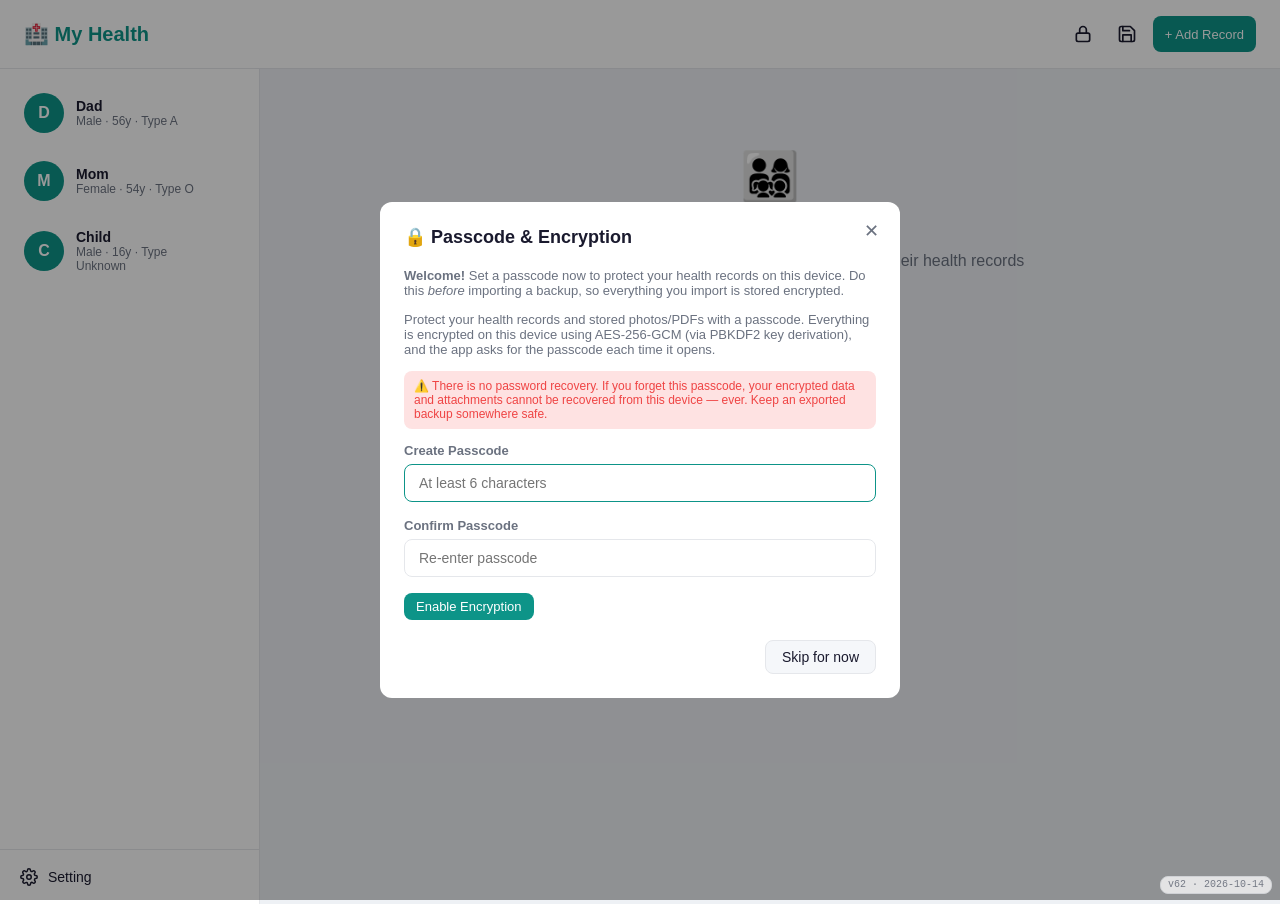
==== index.html @ a263c58d "Add files via upload v62 dose" ====
<!DOCTYPE html>
<html lang="en">
<head>
  <meta charset="UTF-8">

  <!-- ============================================================
       Content-Security-Policy —— 设计说明 / 风险评估（供以后审计或收紧策略时查阅）
       更新日期：2026-08-09

       目标：降低 XSS 的“利用后果”，而不是依赖它防住已知的输入转义问题
       （转义问题另见 escapeHtml() 的使用审计，已逐一走查全部 innerHTML /
       document.write 渲染路径，未发现未转义的用户输入）。

       1. script-src 用 'self'（外部 app.js 文件），而不是哈希白名单：
          - 本应用是纯静态单文件托管（无后端渲染），无法用随机 nonce（nonce 必须
            每次请求由服务端重新生成且不可预测；写死在静态 HTML 里的 nonce
            对攻击者同样可见，起不到防护作用）。
          - 曾经试过对内联 <script> 整块内容做 SHA-256 哈希白名单，但这个方案
            太脆弱：哈希必须和脚本字节内容精确匹配，本地算好之后 push 到
            GitHub Pages，字节发生了变化（具体原因未完全查清，可能是 git 在
            commit 时做了换行符/编码规整），导致部署后的哈希对不上，整个内联
            脚本被 CSP 拦截，App 白屏——本地测试完全正常，只有部署后才会炸，
            很难排查。
          - 现在把这段脚本整体挪到独立的 app.js 文件，用
            <script src="app.js"></script> 引入。外部脚本文件天然被
            script-src 'self' 覆盖，不需要哈希，也就没有这个脆弱性——同时防护
            效果不变：任何 XSS 注入的内联 <script> 或 onclick= 依然会被 CSP
            拦截，因为它们不是来自 app.js。
          - `scripts/update_csp_hash.py` 和 `.githooks/pre-commit` 是旧哈希方案
            用的维护脚本，现在已经不需要了，保留只是历史记录（可以删除）。

       2. 主文档里原来的 8 处 onclick="..." 已重构成 data-* 属性 + 一个
          document 级别的委托 click 监听器（见文末“Delegated click handler”），
          所以这 8 处不再需要 'unsafe-inline'。已确认：
          - 这 8 处内嵌的都是内部生成的 UUID（m.id / memberId），不是用户输入，
            所以重构前也没有属性逃逸风险，重构主要是为了让 CSP 能去掉
            'unsafe-inline'。
          - 早期版本里有 9 个打印/报告弹窗（printEmergency、printBPLog、
            insOpenPrintWindow 等）各自通过 window.open('','_blank') +
            document.write(...) 生成独立文档，带自己的一份显式 <meta> CSP
            （允许 style-src/script-src unsafe-inline，专为报告用的内联
            <style> 和打印按钮 onclick）。2026-09-20（v41–v44）更新：这套
            弹窗架构已经**全部退役**——9 个报告现在统一走同一个 #printContainer
            in-page 打印路径（见文末"In-app print reports"那段设计说明），
            不再创建任何独立 window/document，因此也就不再有第二份、更宽松
            的 CSP 需要维护或审计；本 <meta> CSP 是全站唯一一份，报告内容
            同样受它约束，不允许任何内联脚本或未加白名单哈希的内联样式。

       3. style-src 现在收紧为 'self'（不再保留 'unsafe-inline'）：
          - 2026-08-10 更新：主文档（index.html + app.js 里渲染主界面的部分）
            原来的约 285 处内联 style="..." 已经全部改造成预先生成的 CSS class
            （见 <style> 块末尾"Auto-generated utility classes"那一段，class 名
            是内容的哈希，机械化生成，保证跟原来的内联值逐字节一致，不是重新
            设计样式）。app.js 里另外 2 处 .style.cssText = '...' 也改成了对单
            个 CSSOM 属性逐条赋值（例如 canvas.style.display = 'block'）——这是
            因为 CSP 的 style-src 限制的是"设置整段内联样式"这个动作（style="..."
            属性本身、setAttribute('style',...)、.style.cssText 整体赋值），
            而不是"用 JS 改一个具体的 CSS 属性"，所以 el.style.width = pct + '%'
            这种逐属性赋值即使没有 unsafe-inline 也一直是允许的，本来就是解决
            "数值随渲染变化、没法提前生成 class"这类情况的标准写法（用在了存储
            空间进度条、保单表单的显示/隐藏切换）。
          - 2026-09-20（v41–v44）更新：上面第 2 点提到的"9 个打印弹窗各自带
            自己一份更宽松 CSP"这个例外已经不存在了——那套弹窗架构已整体退役，
            9 个报告现在都在本文档的 style-src 之下渲染，同样只能用下面这份
            预生成的 CSS class，不存在任何内联样式的例外。
          - 2026-09-23 更新：style-src 的哈希白名单方案已**整体废弃**，改成了
            跟上面第 1 点 script-src 完全一样的思路——把 <style> 块整体挪到
            外部 `styles.css` 文件，用 <link rel="stylesheet" href="styles.css">
            引入，style-src 直接写 'self'，不再需要任何哈希。原因：这套哈希
            方案在生产里已经两次把整个界面弄成"裸奔"（没有任何 CSS 生效）——
            一次是 2026-08-10 刚上线时完全没给 <style> 块留哈希（见下面 ⚠️
            段落），另一次是 v42（2026-09-20）由注释文字里恰好出现了字面意义
            上的 `<style>` 导致哈希提取脚本截错位置；v45 之后还发现过第三种
            变体——注释里出现字面意义上的 `*/` 提前把 CSS 注释截断，导致
            后面紧跟着的一条规则（当时是版本号角标那条）被浏览器整体丢弃、
            但哈希本身照样"算得出来"，CSP 也不报错，纯粹靠界面看着不对才发现。
            三次事故的共同点是：只要 <style> 块里的注释文字凑巧包含几个特定
            字符组合，就会在"哈希照算不误、CSP 毫无报错"的情况下让部分或全部
            样式在浏览器里失效，属于结构性问题，不是能靠"写注释时小心点"
            或"多测试一遍"彻底避免的——因此改用 'self' + 外部文件，跟 script-src
            的解法保持一致：浏览器校验的是"是不是同源的这个文件"，不再是
            "内容有没有一字不差"，普通编辑（包括改注释）不再可能触发这类问题。
            下面这段 ⚠️ 提醒和 `regen-style-hash.py` 脚本本身**只保留作历史
            记录**，说明当初为什么走了哈希这条路、又是怎么踩坑的——现在的
            style-src 已经不再依赖任何哈希，改 <style> 块（其实是 `styles.css`
            了）不需要跑这个脚本，也不需要同步 `_headers`。
          - 【以下这段是 2026-09-23 之前的旧方案记录，仅供历史参考，当前
            style-src 已改用 'self' + 外部 styles.css，不再适用】⚠️ 重要维护
            提醒：下面 style-src 里那个 'sha256-...' 是这个文件里
            <style> 块（从 <style> 到 </style> 之间，逐字节，含空白/换行）的
            哈希。这意味着：以后只要动了这个 <style> 块里的任何一条 CSS 规则
            ——哪怕只加一行——这个哈希就会失效，浏览器会整块拒绝这份样式表，
            页面会变成完全没有样式的原始 HTML（这正是 2026-08-10 第一次上线
            时出现过的真实事故：当时把 style-src 直接收紧成 'self' 又没给
            <style> 块留哈希，导致整个界面直接"裸奔"）。改完 CSS 之后，跑一下
            仓库里的 `python3 regen-style-hash.py`，把打印出来的新哈希同时
            贴进这里的 style-src 和 `_headers` 文件里对应的位置——两处必须
            完全一致，否则浏览器会按两份 CSP 取交集执行，只要有一份哈希不对，
            页面照样会裸奔。

       4. frame-ancestors 没有写进这个 <meta> 标签：
          - 这是 CSP 规范的限制，不是遗漏——frame-ancestors / sandbox 等指令
            通过 <meta http-equiv> 声明时会被浏览器直接忽略，只有通过 HTTP
            响应头（Content-Security-Policy 头）设置才生效。
          - 2026-08-10 更新：已解决——项目改为部署到 Cloudflare Pages，
            通过仓库根目录的 `_headers` 文件下发真正的 HTTP 响应头，
            其中包含 `frame-ancestors 'none'` 以及 `X-Frame-Options: DENY`
            作为旧浏览器的兜底。这个 <meta> CSP 和 `_headers` 里的 CSP
            会被浏览器同时强制执行（取交集，更严格的那个生效），两边内容
            保持一致即可，不会冲突。如果以后改了任一份 CSP 记得同步改
            另一份。GitHub Pages 仍可用于快速本地演示/测试，但不再是
            推荐的生产部署方式，因为它不支持自定义响应头，也就补不上
            点击劫持防护这一块。

       5. img-src 放开了 data: 和 blob:：
          - data: 用于内置的 SVG favicon 以及附件缩略图（图片/PDF 都是先转成
            data URL 存 IndexedDB，渲染时再用）。
          - blob: 用于附件查看器里 <img> 预览图片、以及下载按钮
            （a.href = blob URL）。
          - 这两个 scheme 都只会指向“本机内存里生成的内容”，不会被攻击者
            远程操控成外部地址，风险可控。
          - 2026-08-09 更新：PDF 预览已从 <iframe src="blob:..."> 改为用
            pdf.js 把 PDF 解码后逐页画到 <canvas> 上（做法与
            tax-tracker 一致），不再需要把 blob URL 交给浏览器自己的 PDF
            插件渲染，也就不再需要 frame-src 允许 blob:——干脆把
            frame-src 整条指令删掉，交给 default-src 'none' 兜底，直接禁止
            本页面被任何来源 <iframe> 嵌入内容，比之前的 'self' blob: 更严格。
          - worker-src 'self' 用于加载 ./lib/pdfjs-6.4.299/pdf.worker.min.mjs（pdf.js 的
            后台线程），vendored 在本地，不引入任何第三方源。

       6. connect-src 'self'：应用是离线优先、纯本地存储（IndexedDB），代码里
          没有 fetch()/XMLHttpRequest 调用，理论上可以设成 'none'，但留 'self'
          是为了不影响 Service Worker 自身的资源请求，且几乎不增加实际风险。
     ============================================================ -->
  <meta http-equiv="Content-Security-Policy" content="
    default-src 'none';
    script-src 'self';
    style-src 'self';
    img-src 'self' data: blob:;
    font-src 'self';
    connect-src 'self';
    worker-src 'self';
    manifest-src 'self';
    object-src 'none';
    base-uri 'none';
    form-action 'none';
  ">

  <meta name="viewport" content="width=device-width, initial-scale=1.0">
  <title>My Health</title>
  <meta name="description" content="Health records tracker with on-device encryption, works offline as an installable app.">
  <meta name="theme-color" content="#0d9488">
  <meta name="apple-mobile-web-app-capable" content="yes">
  <meta name="apple-mobile-web-app-status-bar-style" content="black-translucent">
  <meta name="apple-mobile-web-app-title" content="My Health">
  <link rel="manifest" href="manifest.json">
  <link rel="icon" type="image/png" sizes="32x32" href="icons/icon-32.png">
  <link rel="icon" type="image/png" sizes="16x16" href="icons/icon-16.png">
  <link rel="icon" type="image/svg+xml" href="data:image/svg+xml,%3Csvg xmlns='http://www.w3.org/2000/svg' viewBox='0 0 64 64'%3E%3Cdefs%3E%3ClinearGradient id='g' x1='0' y1='0' x2='1' y2='1'%3E%3Cstop offset='0' stop-color='%234f7cff'/%3E%3Cstop offset='1' stop-color='%2310b981'/%3E%3C/linearGradient%3E%3C/defs%3E%3Crect width='64' height='64' rx='14' fill='url(%23g)'/%3E%3Cpath d='M32 15c-9-11-24-2-22 10 1.5 9 12 16 22 24 10-8 20.5-15 22-24 2-12-13-21-22-10z' fill='white' opacity='0.95'/%3E%3Crect x='27.5' y='24' width='9' height='22' rx='2' fill='%234f7cff'/%3E%3Crect x='20' y='31.5' width='24' height='9' rx='2' fill='%234f7cff'/%3E%3C/svg%3E">
  <link rel="apple-touch-icon" sizes="180x180" href="icons/icon-180.png">
  <link rel="shortcut icon" href="favicon.ico">
  <script src="lib/jszip.min.js"></script>
  <!--
    pdf.js is loaded from inside app.js via dynamic import(), not from a
    <script> tag here - see the pdfjsLibPromise comment in app.js for why
    (pdfjs-dist 4.x+ only ships ES module builds, and a `type="module"`
    tag here would race against app.js's own (classic, non-deferred) load
    order). Vendored locally at ./lib/pdfjs-6.4.299/pdf.min.mjs + ./lib/pdfjs-6.4.299/pdf.worker.min.mjs (v50: version-named folder)
    (pdfjs-dist) rather than a CDN, so script-src can stay 'self' with no
    CDN origin or SRI hash to keep in sync. Used by the attachment viewer
    to render PDF pages onto <canvas> instead of handing a blob URL to the
    browser's own PDF plugin (see openAttachment() in app.js for why).
  -->
  <link rel="stylesheet" href="styles.css">
</head>
<body>
  <div id="offlineBanner" class="s-99a28ff6">
    📶 You're offline — the app keeps working; changes are saved on this device.
  </div>
  <!-- Version badge: deliberately placed outside/above #appLockScreen's stacking context
       (z-index 10001 > lock screen's 9999) so it stays visible even before the passcode is
       entered. Text is filled in by app.js from APP_VERSION/APP_VERSION_DATE — this is a
       "what code shipped" label only, unrelated to whether data is unlocked. -->
  <div id="versionBadge" class="s-00642396"></div>
  <!-- Full-app lock screen, shown before ANY data loads when encryption is enabled -->
  <div id="appLockScreen" class="s-65a77d96">
    <div class="s-0e7d5f49">
      <div class="s-0f5283bc">🔒</div>
      <h2 class="s-bdfc2dc5">My Health is Locked</h2>
      <p class="s-02225414">Enter your passcode to unlock your data.</p>
      <div class="form-group">
        <input type="text" class="form-input s-passcode-mask" id="appLockPasscodeInput" placeholder="Passcode" autocomplete="off" autocapitalize="off" autocorrect="off" spellcheck="false" inputmode="none">
      </div>
      <div class="numpad" id="appLockNumpad">
        <button type="button" class="numpad-btn" data-numpad-digit="1">1</button>
        <button type="button" class="numpad-btn" data-numpad-digit="2">2</button>
        <button type="button" class="numpad-btn" data-numpad-digit="3">3</button>
        <button type="button" class="numpad-btn" data-numpad-digit="4">4</button>
        <button type="button" class="numpad-btn" data-numpad-digit="5">5</button>
        <button type="button" class="numpad-btn" data-numpad-digit="6">6</button>
        <button type="button" class="numpad-btn" data-numpad-digit="7">7</button>
        <button type="button" class="numpad-btn" data-numpad-digit="8">8</button>
        <button type="button" class="numpad-btn" data-numpad-digit="9">9</button>
        <button type="button" class="numpad-btn numpad-btn-action" id="appLockNumpadToggle" title="Passcode has letters? Switch to keyboard">⌨️</button>
        <button type="button" class="numpad-btn" data-numpad-digit="0">0</button>
        <button type="button" class="numpad-btn numpad-btn-action" id="appLockNumpadBackspace" title="Backspace">⌫</button>
      </div>
      <div id="appLockError" class="s-0100dc7f"></div>
      <button class="btn btn-primary s-8588e44d" id="btnAppLockUnlock">Unlock</button>
      <div id="appLockBioDivider" class="s-e5a1765a">or</div>
      <button class="btn btn-secondary s-6a99e687" id="btnAppLockBio">🫆 Unlock with Face ID / Fingerprint</button>
      <div class="lock-reset-wrap"><button type="button" class="lock-reset-link" id="btnAppLockReset">Forgot passcode? Reset app data</button></div>
    </div>
  </div>
  <div class="header">
    <div class="s-3b6fff87">
      <button class="sidebar-toggle" id="btnSidebarToggle" title="Show family members">☰</button>
      <h1>🏥 My Health</h1>
    </div>
    <div class="header-actions">
      <button class="btn btn-secondary btn-sm s-hidden" id="btnConflicts">⚠️ Conflicts (<span id="conflictCount">0</span>)</button>
      <input type="file" id="importFile" accept=".json,.zip" class="s-cb458930">
      <button type="button" class="icon-btn" id="btnLockHeader" title="Lock" aria-label="Lock">
        <svg viewBox="0 0 24 24" width="20" height="20" fill="none" stroke="currentColor" stroke-width="2" stroke-linecap="round" stroke-linejoin="round" aria-hidden="true"><rect x="4" y="11" width="16" height="10" rx="2"/><path d="M8 11V7a4 4 0 0 1 8 0v4"/></svg>
      </button>
      <button type="button" class="icon-btn" id="btnSaveHeader" title="Save backup (ZIP)" aria-label="Save backup (ZIP)">
        <svg viewBox="0 0 24 24" width="20" height="20" fill="none" stroke="currentColor" stroke-width="2" stroke-linecap="round" stroke-linejoin="round" aria-hidden="true"><path d="M19 21H5a2 2 0 0 1-2-2V5a2 2 0 0 1 2-2h11l5 5v11a2 2 0 0 1-2 2z"/><path d="M17 21v-8H7v8"/><path d="M7 3v5h8"/></svg>
      </button>
      <button class="btn btn-primary btn-sm" id="btnAddRecord">+ Add Record</button>
    </div>
  </div>
  <div class="container">
    <div class="sidebar-backdrop" id="sidebarBackdrop"></div>
    <div class="sidebar" id="sidebarPanel">
      <div class="member-list" id="memberList"></div>
      <div class="sidebar-reports" id="sidebarReports"></div>
      <div class="sidebar-foot">
        <button type="button" class="sidebar-setting" id="btnSettings">
          <svg viewBox="0 0 24 24" width="18" height="18" fill="none" stroke="currentColor" stroke-width="2" stroke-linecap="round" stroke-linejoin="round" aria-hidden="true"><circle cx="12" cy="12" r="3"/><path d="M19.4 15a1.65 1.65 0 0 0 .33 1.82l.06.06a2 2 0 1 1-2.83 2.83l-.06-.06a1.65 1.65 0 0 0-1.82-.33 1.65 1.65 0 0 0-1 1.51V21a2 2 0 1 1-4 0v-.09a1.65 1.65 0 0 0-1-1.51 1.65 1.65 0 0 0-1.82.33l-.06.06a2 2 0 1 1-2.83-2.83l.06-.06a1.65 1.65 0 0 0 .33-1.82 1.65 1.65 0 0 0-1.51-1H3a2 2 0 1 1 0-4h.09a1.65 1.65 0 0 0 1.51-1 1.65 1.65 0 0 0-.33-1.82l-.06-.06a2 2 0 1 1 2.83-2.83l.06.06a1.65 1.65 0 0 0 1.82.33h0a1.65 1.65 0 0 0 1-1.51V3a2 2 0 1 1 4 0v.09a1.65 1.65 0 0 0 1 1.51h0a1.65 1.65 0 0 0 1.82-.33l.06-.06a2 2 0 1 1 2.83 2.83l-.06.06a1.65 1.65 0 0 0-.33 1.82v0a1.65 1.65 0 0 0 1.51 1H21a2 2 0 1 1 0 4h-.09a1.65 1.65 0 0 0-1.51 1z"/></svg>
          <span class="sidebar-setting-label">Setting</span>
        </button>
      </div>
    </div>

    <div class="main" id="mainContent"></div>
  </div>

  <!-- Settings Modal -->
  <div class="modal-overlay" id="settingsModal">
    <div class="modal settings-modal">
      <div class="modal-header">⚙️ Setting</div>

      <div class="set-section">
        <div class="set-title">Family</div>
        <button type="button" class="set-row" id="btnAddMember" data-close-settings>➕ Add Member</button>
      </div>

      <div class="set-section">
        <div class="set-title">Backup &amp; transfer</div>
        <button type="button" class="set-row" id="btnExport" data-close-settings>📥 Export All</button>
        <button type="button" class="set-row" id="btnExportMember" data-close-settings>📤 Export Member</button>
        <button type="button" class="set-row" id="btnImport" data-close-settings>📥 Import</button>
        <button type="button" class="set-row" id="btnZip" data-close-settings>📦 Pack ZIP</button>
      </div>

      <div class="set-section">
        <div class="set-title">Security</div>
        <button type="button" class="set-row" id="btnSecurity" data-close-settings>🔒 Passcode &amp; biometrics</button>
        <div class="set-field">
          <label class="set-label" for="autoLockSelect">Auto-lock after inactivity</label>
          <select class="form-select" id="autoLockSelect">
            <option value="0">Off</option>
            <option value="1">1 minute</option>
            <option value="2">2 minutes</option>
            <option value="5">5 minutes</option>
            <option value="10">10 minutes</option>
            <option value="15">15 minutes</option>
            <option value="30">30 minutes</option>
          </select>
          <div class="set-hint" id="autoLockHint"></div>
        </div>
      </div>

      <div class="set-section">
        <div class="set-title">Storage</div>
        <button type="button" class="set-row" id="btnCompact">🗜️ Compact Photos</button>
        <div id="storageMeter" class="s-21aa4b42"></div>
      </div>

      <div class="set-section" id="setDangerSection">
        <div class="set-title">Danger zone</div>
        <button type="button" class="set-row set-row-danger" id="btnReset" data-close-settings>🗑️ Clear All Data</button>
      </div>

      <div class="modal-actions">
        <button class="btn btn-secondary" id="btnCloseSettings">Close</button>
      </div>
    </div>
  </div>

  <!-- Member Modal -->
  <div class="modal-overlay" id="memberModal">
    <div class="modal">
      <div class="modal-header">Add Family Member</div>
      <div class="form-row">
        <div class="form-group">
          <label class="form-label">Name *</label>
          <input class="form-input" id="mName" placeholder="e.g. Dad">
        </div>
        <div class="form-group">
          <label class="form-label">Chinese Name (optional)</label>
          <input class="form-input" id="mNameZh" placeholder="e.g. 爸爸">
        </div>
      </div>
      <div class="form-row">
        <div class="form-group">
          <label class="form-label">Avatar Letter (from Chinese name)</label>
          <select class="form-select" id="mNameZhAvatarIdx">
            <option value="1">1st character</option>
            <option value="2">2nd character</option>
            <option value="3">3rd character</option>
          </select>
        </div>
      </div>
      <div class="form-row">
        <div class="form-group">
          <label class="form-label">Gender</label>
          <select class="form-select" id="mGender">
            <option value="Male">Male</option>
            <option value="Female">Female</option>
          </select>
        </div>
        <div class="form-group">
          <label class="form-label">Birth Date</label>
          <input class="form-input" type="date" id="mBirth">
        </div>
      </div>
      <div class="form-row">
        <div class="form-group">
          <label class="form-label">Blood Type</label>
          <select class="form-select" id="mBlood">
            <option value="Unknown">Unknown</option>
            <option value="A">A</option>
            <option value="B">B</option>
            <option value="AB">AB</option>
            <option value="O">O</option>
          </select>
        </div>
        <div class="form-group">
          <label class="form-label">Height (cm)</label>
          <input class="form-input" type="number" id="mHeight" placeholder="170">
        </div>
      </div>
      <div class="form-group">
        <label class="form-label">Blood Type Test Report (optional)</label>
        <input type="file" id="mBloodAttachment" accept="image/*,.pdf" class="s-cb458930">
        <div class="file-input-area s-3f866ca0" id="bloodFileDropArea">
          <div class="s-c16bedce">📎 Click to attach proof (photo/PDF of blood test result)</div>
        </div>
        <div class="attachment-list" id="bloodAttachmentPreview"></div>
      </div>
      <div class="form-group">
        <label class="form-label">Allergies</label>
        <input class="form-input" id="mAllergies" placeholder="e.g. Penicillin, Peanuts (comma separated)">
      </div>
      <div class="form-group">
        <label class="form-label">Medical History</label>
        <textarea class="form-textarea" id="mHistory" placeholder="e.g. Hypertension for 5 years, appendectomy in 2020"></textarea>
      </div>
      <div class="form-group">
        <label class="form-label">Emergency Contact</label>
        <input class="form-input" id="mEmergency" placeholder="Name - Phone">
      </div>
      <div class="modal-actions">
        <button class="btn btn-secondary" id="btnCancelMember">Cancel</button>
        <button class="btn btn-primary" id="btnSaveMember">Save</button>
      </div>
    </div>
  </div>

  <!-- Record Modal -->
  <div class="modal-overlay" id="recordModal">
    <div class="modal">
      <div class="modal-header">Add Health Record</div>
      <div class="form-row">
        <div class="form-group">
          <label class="form-label">Date</label>
          <input class="form-input" type="date" id="rDate">
        </div>
        <div class="form-group">
          <label class="form-label">Type</label>
          <select class="form-select" id="rType">
            <option value="Checkup">🏥 Checkup</option>
            <option value="Vaccine">💉 Vaccine</option>
            <option value="Illness">🤒 Illness</option>
            <option value="Hospitalization">🚑 Hospitalization</option>
            <option value="Medication">💊 Medication</option>
            <option value="Lab Test">🔬 Lab Test</option>
            <option value="Monitoring">📊 Monitoring</option>
          </select>
        </div>
      </div>
      <div class="form-group">
        <label class="form-label">Title</label>
        <input class="form-input" id="rTitle" placeholder="e.g. Annual Physical">
      </div>

      <div id="vitalsSection">
        <label class="form-label">Vitals (Optional)</label>
        <div class="vitals-grid">
          <div class="vital-input">
            <input class="form-input" type="number" id="vSystolic" placeholder="120">
            <div class="vital-unit">Systolic mmHg</div>
          </div>
          <div class="vital-input">
            <input class="form-input" type="number" id="vDiastolic" placeholder="80">
            <div class="vital-unit">Diastolic mmHg</div>
          </div>
          <div class="vital-input">
            <input class="form-input" type="number" id="vHeartRate" placeholder="72">
            <div class="vital-unit">Heart Rate bpm</div>
          </div>
          <div class="vital-input">
            <input class="form-input" type="number" step="0.1" id="vTemp" placeholder="36.5">
            <div class="vital-unit">Temp °C</div>
          </div>
          <div class="vital-input">
            <input class="form-input" type="number" id="vGlucose" placeholder="5.6">
            <div class="vital-unit">Glucose mmol/L</div>
          </div>
          <div class="vital-input">
            <input class="form-input" type="number" step="0.1" id="vWeight" placeholder="65">
            <div class="vital-unit">Weight kg</div>
          </div>
        </div>
      </div>

      <div class="form-group s-a8129340">
        <label class="form-label">Details</label>
        <textarea class="form-textarea" id="rDetails" placeholder="Symptoms, doctor notes, prescriptions..."></textarea>
      </div>
      <div class="form-group">
        <label class="form-label">Tags (comma separated)</label>
        <input class="form-input" id="rTags" placeholder="e.g. annual,cardio,followup">
      </div>

      <div class="form-group">
        <label class="form-label">Attachments (Photo / PDF)</label>
        <input type="file" id="rAttachments" multiple accept="image/*,.pdf" class="s-cb458930">
        <div class="file-input-area" id="fileDropArea">
          <div class="s-9cc6e2bf">📎</div>
          <div class="s-258b2104">Click to select files</div>
          <div class="s-b19c5286">JPG, PNG, PDF supported - stored in the app, click any attachment later to view it</div>
        </div>
        <div class="attachment-list" id="attachmentPreview"></div>
      </div>

      <div class="modal-actions">
        <button class="btn btn-secondary" id="btnCancelRecord">Cancel</button>
        <button class="btn btn-primary" id="btnSaveRecord">Save</button>
      </div>
    </div>
  </div>

  <!-- Report Preview Modal -->
  <div class="modal-overlay" id="reportModal">
    <div class="modal s-aa203e33">
      <div class="modal-header" id="reportModalTitle">Report Preview</div>
      <div id="reportModalSummary" class="s-29081c18"></div>
      <div id="reportModalAttachments"></div>
      <div class="modal-actions">
        <button class="btn btn-secondary" id="btnCancelReport">Close</button>
        <button class="btn btn-primary" id="btnPrintReport">👁️ View Report</button>
      </div>
    </div>
  </div>

  <!-- Attachment Viewer Modal (images/PDFs render in-page - no window.open,
       which flickers/opens behind the app when installed as a standalone PWA) -->
  <div class="modal-overlay" id="attachmentViewerModal">
    <div class="modal s-903e43f6">
      <div class="modal-header" id="attachmentViewerTitle">Attachment</div>
      <div id="attachmentViewerBody" class="s-b5219e15"></div>
      <div class="modal-actions">
        <button class="btn btn-secondary" id="btnCloseAttachmentViewer">Close</button>
        <a class="btn btn-primary s-8fdce8d5" id="btnDownloadAttachment" download>⬇️ Download</a>
      </div>
    </div>
  </div>

  <!-- Custom Reminder Modal -->
  <div class="modal-overlay" id="reminderModal">
    <div class="modal">
      <div class="modal-header" id="reminderModalTitle">Add Reminder</div>
      <div class="form-group">
        <label class="form-label">Title</label>
        <input class="form-input" id="cReminderTitle" placeholder="e.g. Hepatitis B Antibody Test">
      </div>
      <div class="form-row">
        <div class="form-group">
          <label class="form-label">Due Date</label>
          <input class="form-input" type="date" id="cReminderDate">
        </div>
        <div class="form-group">
          <label class="form-label">Repeat</label>
          <select class="form-select" id="cReminderRepeat">
            <option value="0">Does not repeat</option>
            <option value="6">Every 6 months</option>
            <option value="12">Every year</option>
            <option value="24">Every 2 years</option>
            <option value="36">Every 3 years</option>
            <option value="60">Every 5 years</option>
          </select>
        </div>
      </div>
      <div class="form-group">
        <label class="form-label">Notes (optional)</label>
        <input class="form-input" id="cReminderNotes" placeholder="e.g. Check titre level, bring past results">
      </div>
      <div class="modal-actions">
        <button class="btn btn-secondary" id="btnCancelReminder">Cancel</button>
        <button class="btn btn-primary" id="btnSaveReminder">Save</button>
      </div>
    </div>
  </div>

  <!-- Daily Plan: add/edit item -->
  <div class="modal-overlay" id="planItemModal">
    <div class="modal">
      <div class="modal-header" id="planItemModalTitle">Add to Daily Plan</div>
      <div class="form-row">
        <div class="form-group">
          <label class="form-label" for="piName">Name</label>
          <input class="form-input" id="piName" maxlength="80" placeholder="e.g. Vitamin D3">
        </div>
        <div class="form-group">
          <label class="form-label" for="piKind">Type</label>
          <select class="form-select" id="piKind">
            <option value="supplement">Supplement</option>
            <option value="medication">Medication</option>
          </select>
        </div>
      </div>
      <div class="form-row">
        <div class="form-group">
          <label class="form-label" for="piDose">Dose</label>
          <input class="form-input" id="piDose" maxlength="60" placeholder="e.g. 1000 IU, 2 capsules">
        </div>
        <div class="form-group">
          <label class="form-label" for="piMeal">With food</label>
          <select class="form-select" id="piMeal">
            <option value="any">Any time</option>
            <option value="before">Before meal</option>
            <option value="with">With meal</option>
            <option value="after">After meal</option>
            <option value="empty">Empty stomach</option>
          </select>
        </div>
      </div>
      <div class="form-group">
        <label class="form-label" for="piMode">Schedule</label>
        <select class="form-select" id="piMode">
          <option value="slots">At set times of day</option>
          <option value="asNeeded">As needed (log each dose)</option>
        </select>
      </div>
      <div id="piSlotsWrap">
        <div class="form-group">
          <label class="form-label">When</label>
          <div class="plan-slot-list" id="piSlots"></div>
        </div>
        <div class="form-group">
          <label class="form-label" for="piTime">Exact time (optional, when only one time of day is picked)</label>
          <input class="form-input" type="time" id="piTime">
        </div>
      </div>
      <div class="form-group">
        <label class="form-label">Icon</label>
        <div class="plan-picker" id="piIconPicker"></div>
      </div>
      <div class="form-group">
        <label class="form-label">Color</label>
        <div class="plan-picker" id="piColorPicker"></div>
      </div>
      <div class="form-row">
        <div class="form-group">
          <label class="form-label" for="piStart">Start date</label>
          <input class="form-input" type="date" id="piStart">
        </div>
        <div class="form-group">
          <label class="form-label" for="piEnd">End date (optional)</label>
          <input class="form-input" type="date" id="piEnd">
        </div>
      </div>
      <div class="form-group">
        <label class="form-label" for="piNote">Note (optional)</label>
        <input class="form-input" id="piNote" maxlength="200" placeholder="e.g. take with the biggest meal">
      </div>
      <div class="modal-actions">
        <button class="btn btn-danger s-hidden" id="btnDeletePlanItem">Delete</button>
        <button class="btn btn-secondary" id="btnCancelPlanItem">Cancel</button>
        <button class="btn btn-primary" id="btnSavePlanItem">Save</button>
      </div>
    </div>
  </div>

  <!-- Daily Plan: time-slot names and times (per member) -->
  <div class="modal-overlay" id="planSlotsModal">
    <div class="modal">
      <div class="modal-header">⏱ Time slots</div>
      <p class="plan-sub">Set when each part of the day usually is for this person. Past history is not affected.</p>
      <div class="plan-slot-edit"><input class="form-input" id="psLabel_morning" maxlength="20" aria-label="Morning name"><input class="form-input" type="time" id="psTime_morning" aria-label="Morning time"></div>
      <div class="plan-slot-edit"><input class="form-input" id="psLabel_noon" maxlength="20" aria-label="Noon name"><input class="form-input" type="time" id="psTime_noon" aria-label="Noon time"></div>
      <div class="plan-slot-edit"><input class="form-input" id="psLabel_evening" maxlength="20" aria-label="Evening name"><input class="form-input" type="time" id="psTime_evening" aria-label="Evening time"></div>
      <div class="plan-slot-edit"><input class="form-input" id="psLabel_bedtime" maxlength="20" aria-label="Bedtime name"><input class="form-input" type="time" id="psTime_bedtime" aria-label="Bedtime time"></div>
      <div class="modal-actions">
        <button class="btn btn-secondary" id="btnCancelPlanSlots">Cancel</button>
        <button class="btn btn-primary" id="btnSavePlanSlots">Save</button>
      </div>
    </div>
  </div>

  <!-- Conflict Review Modal (build order step 5) -->
  <div class="modal-overlay" id="conflictModal">
    <div class="modal s-conflict-modal">
      <div class="modal-header">⚠️ Review Conflicting Edits</div>
      <div class="s-06d0d891">
        These fields or entries were edited on both sides since the last sync. Your device's version is showing for each right now — pick which to keep, or (where offered) keep both as separate entries.
      </div>
      <div id="conflictListBody"></div>
      <div class="modal-actions">
        <button class="btn btn-secondary" id="btnCloseConflicts">Close</button>
      </div>
    </div>
  </div>

  <!-- Security / Encryption Modal -->
  <div class="modal-overlay" id="securityModal">
    <div class="modal">
      <div class="modal-header">🔒 Passcode &amp; Encryption</div>
      <div id="securitySetupSection">
        <p class="s-20172216 s-hidden" id="secFirstRunIntro">
          <strong>Welcome!</strong> Set a passcode now to protect your health records on this device.
          Do this <em>before</em> importing a backup, so everything you import is stored encrypted.
        </p>
        <p class="s-20172216">
          Protect your health records and stored photos/PDFs with a passcode. Everything is encrypted on this
          device using AES-256-GCM (via PBKDF2 key derivation), and the app asks for the passcode each time it opens.
        </p>
        <p class="s-52b1c46e">
          ⚠️ There is no password recovery. If you forget this passcode, your encrypted data and attachments
          cannot be recovered from this device — ever. Keep an exported backup somewhere safe.
        </p>
        <div class="form-group">
          <label class="form-label">Create Passcode</label>
          <input type="text" class="form-input s-passcode-mask" id="secPasscode1" placeholder="At least 6 characters" autocomplete="off" autocapitalize="off" autocorrect="off" spellcheck="false">
        </div>
        <div class="form-group">
          <label class="form-label">Confirm Passcode</label>
          <input type="text" class="form-input s-passcode-mask" id="secPasscode2" placeholder="Re-enter passcode" autocomplete="off" autocapitalize="off" autocorrect="off" spellcheck="false">
        </div>
        <div id="secSetupError" class="s-e36c2361"></div>
        <button class="btn btn-primary btn-sm" id="btnEnableEncryption">Enable Encryption</button>
      </div>
      <div id="securityManageSection" class="s-93b8ea5b">
        <div class="s-bab615f4">
          <span class="tag tag-green">🔒 Encryption ON</span>
          <span id="secLockStatus" class="s-c16bedce"></span>
        </div>
        <div class="s-c1a0f1ad">
          <button class="btn btn-secondary btn-sm" id="btnLockNow">🔒 Lock Now</button>
          <button class="btn btn-secondary btn-sm" id="btnReencryptAll">Re-encrypt All Attachments</button>
          <button class="btn btn-danger btn-sm" id="btnDisableEncryption">Disable Encryption</button>
        </div>
        <p class="s-c16bedce">💡 When you click Export / Pack ZIP, you'll get to choose per-export whether to encrypt that backup file.</p>

        <div id="bioSection" class="s-632bb11a">
          <div class="s-06847bd2">🫆 Face ID / Touch ID / Fingerprint</div>
          <div id="bioNotSupported" class="s-e984adc0">This browser or device doesn't support biometric unlock (WebAuthn platform authenticator with PRF).</div>
          <div id="bioEnrollBox" class="s-93b8ea5b">
            <p class="s-c2c1a4cf">Unlock with your device's Face ID / Touch ID / fingerprint instead of typing your passcode every time. Confirm your current passcode once to set this up on this device.</p>
            <div class="form-group">
              <input type="text" class="form-input s-passcode-mask" id="bioConfirmPasscode" placeholder="Current passcode" autocomplete="off" autocapitalize="off" autocorrect="off" spellcheck="false">
            </div>
            <div id="bioSetupError" class="s-e36c2361"></div>
            <button class="btn btn-secondary btn-sm" id="btnEnableBiometric">Enable Biometric Unlock</button>
          </div>
          <div id="bioEnabledBox" class="s-0add2754">
            <span class="tag tag-green">🫆 Biometric unlock ON (this device)</span>
            <button class="btn btn-danger btn-sm" id="btnRemoveBiometric">Remove</button>
          </div>
          <p class="s-8f340078">Biometric unlock is a per-device convenience: it's set up separately on each device/browser and never leaves this device.</p>
        </div>
      </div>
      <div class="modal-actions">
        <button class="btn btn-secondary" id="btnCloseSecurity">Close</button>
      </div>
    </div>
  </div>

  <!-- Unlock Modal (lazy prompt, shown only when an encrypted attachment is opened/added) -->
  <div class="modal-overlay" id="unlockModal">
    <div class="modal s-ffad898c">
      <div class="modal-header">🔒 Unlock Attachments</div>
      <p class="s-d163f8c4">Enter your passcode to view or add encrypted attachments.</p>
      <button class="btn btn-secondary s-50204300" id="btnBioUnlock">🫆 Unlock with Face ID / Fingerprint</button>
      <div id="bioUnlockDivider" class="s-79e8385f">or enter passcode</div>
      <div class="form-group">
        <input type="text" class="form-input s-passcode-mask" id="unlockPasscodeInput" placeholder="Passcode" autocomplete="off" autocapitalize="off" autocorrect="off" spellcheck="false" inputmode="none">
      </div>
      <div class="numpad" id="unlockNumpad">
        <button type="button" class="numpad-btn" data-numpad-digit="1">1</button>
        <button type="button" class="numpad-btn" data-numpad-digit="2">2</button>
        <button type="button" class="numpad-btn" data-numpad-digit="3">3</button>
        <button type="button" class="numpad-btn" data-numpad-digit="4">4</button>
        <button type="button" class="numpad-btn" data-numpad-digit="5">5</button>
        <button type="button" class="numpad-btn" data-numpad-digit="6">6</button>
        <button type="button" class="numpad-btn" data-numpad-digit="7">7</button>
        <button type="button" class="numpad-btn" data-numpad-digit="8">8</button>
        <button type="button" class="numpad-btn" data-numpad-digit="9">9</button>
        <button type="button" class="numpad-btn numpad-btn-action" id="unlockNumpadToggle" title="Passcode has letters? Switch to keyboard">⌨️</button>
        <button type="button" class="numpad-btn" data-numpad-digit="0">0</button>
        <button type="button" class="numpad-btn numpad-btn-action" id="unlockNumpadBackspace" title="Backspace">⌫</button>
      </div>
      <div id="unlockError" class="s-e36c2361"></div>
      <div class="modal-actions">
        <button class="btn btn-secondary" id="btnUnlockCancel">Cancel</button>
        <button class="btn btn-primary" id="btnUnlockSubmit">Unlock</button>
      </div>
    </div>
  </div>

  <!-- Export Options Modal (encrypt-or-not toggle, shown before every export/backup download) -->
  <div class="modal-overlay" id="exportOptionsModal">
    <div class="modal s-40b89493">
      <div class="modal-header" id="exportOptionsTitle">Export Backup</div>
      <div class="toggle-row s-c58d5bea">
        <label class="toggle-switch">
          <input type="checkbox" id="exportEncryptToggle" checked>
          <span class="toggle-slider"></span>
        </label>
        <span class="s-21bd5059">🔒 Encrypt this backup</span>
      </div>
      <div id="exportEncryptOnNote" class="s-afed93ca"></div>
      <div id="exportPasscodeFields" class="s-93b8ea5b">
        <div class="form-group">
          <label class="form-label">Set a Passcode for This Backup</label>
          <input type="text" class="form-input s-passcode-mask" id="exportPasscode1" placeholder="At least 6 characters" autocomplete="off" autocapitalize="off" autocorrect="off" spellcheck="false">
        </div>
        <div class="form-group">
          <label class="form-label">Confirm Passcode</label>
          <input type="text" class="form-input s-passcode-mask" id="exportPasscode2" placeholder="Re-enter passcode" autocomplete="off" autocapitalize="off" autocorrect="off" spellcheck="false">
        </div>
        <p class="s-c16bedce">This passcode is only for this file — remember it, it's not saved anywhere. You'll need it (and this exact file) to import it back later.</p>
      </div>
      <p id="exportPlaintextWarning" class="s-3c9db3aa">
        ⚠️ 明文备份不含密码保护，请妥善保管 — anyone with this file can open it directly.
      </p>
      <div id="exportOptionsError" class="s-0c35d232"></div>
      <div class="modal-actions">
        <button class="btn btn-secondary" id="btnExportOptionsCancel">Cancel</button>
        <button class="btn btn-primary" id="btnExportOptionsConfirm">📥 Download</button>
      </div>
    </div>
  </div>

  <!-- Import Passcode Modal (shown when the imported file is an encrypted backup) -->
  <div class="modal-overlay" id="importPasscodeModal">
    <div class="modal s-ffad898c">
      <div class="modal-header">🔒 Encrypted Backup</div>
      <p class="s-d163f8c4">This backup file is encrypted. Enter the passcode it was created with.</p>
      <div class="form-group">
        <input type="text" class="form-input s-passcode-mask" id="importPasscodeInput" placeholder="Passcode" autocomplete="off" autocapitalize="off" autocorrect="off" spellcheck="false">
      </div>
      <div id="importPasscodeError" class="s-e36c2361"></div>
      <div class="modal-actions">
        <button class="btn btn-secondary" id="btnImportPasscodeCancel">Cancel</button>
        <button class="btn btn-primary" id="btnImportPasscodeSubmit">Decrypt & Import</button>
      </div>
    </div>
  </div>

  <div id="printContainer"></div>

  <script src="merge-engine.js"></script>
  <script src="app.js"></script>
</body>
</html>
---- styles.css ----
/* My Health — main stylesheet
   Extracted from index.html's inline <style> block on 2026-09-23, as part of
   moving style-src off byte-exact hash-locking and onto 'self' (same fix
   already used for script-src / app.js). See the CSP design-note comment
   in index.html (section 3, style-src) for the full history of why. */

    :root {
      --bg: #f5f7fa;
      --surface: #ffffff;
      --text: #1a1a2e;
      --text-secondary: #6b7280;
      --primary: #0d9488;
      --primary-light: #ccfbf1;
      --danger: #ef4444;
      --danger-light: #fee2e2;
      --warning: #f59e0b;
      --warning-light: #fef3c7;
      --success: #10b981;
      --success-light: #d1fae5;
      --border: #e5e7eb;
      --radius: 12px;
      --shadow: 0 1px 3px rgba(0,0,0,0.1);
    }
    * { box-sizing: border-box; margin: 0; padding: 0; }
    body { font-family: -apple-system, BlinkMacSystemFont, 'Segoe UI', sans-serif; background: var(--bg); color: var(--text); }

    .header { background: var(--surface); padding: 16px 24px; border-bottom: 1px solid var(--border); display: flex; align-items: center; justify-content: space-between; flex-wrap: wrap; gap: 8px; }
    .header h1 { font-size: 20px; font-weight: 700; color: var(--primary); }
    .header-actions { display: flex; gap: 8px; flex-wrap: wrap; }
    .btn { padding: 8px 16px; border-radius: 8px; border: none; cursor: pointer; font-size: 14px; font-weight: 500; transition: all 0.2s; }
    .btn-primary { background: var(--primary); color: white; }
    .btn-primary:hover { opacity: 0.9; }
    .btn-secondary { background: var(--bg); color: var(--text); border: 1px solid var(--border); }
    .btn-secondary:hover { background: var(--border); }
    .btn-danger { background: var(--danger-light); color: var(--danger); }
    .btn-sm { padding: 6px 12px; font-size: 13px; }

    .container { display: flex; height: calc(100vh - 65px); position: relative; }
    .sidebar { width: 260px; background: var(--surface); border-right: 1px solid var(--border); overflow-y: auto; flex-shrink: 0; transition: transform 0.25s ease; display: flex; flex-direction: column; }
    .main { flex: 1; overflow-y: auto; padding: 20px; min-width: 0; }
    .sidebar-toggle { display: none; }
    .sidebar-backdrop { display: none; }

    @media (max-width: 768px) {
      .sidebar-toggle {
        display: inline-flex; align-items: center; justify-content: center;
        width: 36px; height: 36px; border-radius: 8px; border: 1px solid var(--border);
        background: var(--surface); font-size: 18px; cursor: pointer; flex-shrink: 0;
      }
      .container { display: block; height: calc(100vh - 65px); }
      .sidebar {
        position: fixed; top: 65px; left: 0; bottom: 0;
        width: 82%; max-width: 300px; z-index: 200;
        transform: translateX(-100%);
        box-shadow: 2px 0 16px rgba(0,0,0,0.2);
      }
      .sidebar.open { transform: translateX(0); }
      .sidebar-backdrop.open {
        display: block; position: fixed; top: 65px; left: 0; right: 0; bottom: 0;
        background: rgba(0,0,0,0.35); z-index: 150;
      }
      .main { width: 100%; padding: 16px; }
    }

    /* Tablet (touch, wider than phone): collapse sidebar to an avatar-only
       rail by default; tap the toggle to expand it as an overlay, same
       mechanics as the mobile off-canvas sidebar. Scoped to touch-only
       pointers (hover:none + pointer:coarse) rather than a width breakpoint,
       so it targets tablets specifically and never affects mouse-driven
       desktops/laptops, no matter their window width. */
    @media (min-width: 769px) and (hover: none) and (pointer: coarse) {
      .sidebar-toggle {
        display: inline-flex; align-items: center; justify-content: center;
        width: 36px; height: 36px; border-radius: 8px; border: 1px solid var(--border);
        background: var(--surface); font-size: 18px; cursor: pointer; flex-shrink: 0;
      }
      .sidebar {
        width: 76px;
        transition: width 0.22s ease;
      }
      .sidebar .member-list { padding: 12px 6px; }
      .sidebar .member-item { justify-content: center; gap: 0; padding: 10px 4px; }
      .sidebar .member-info,
      .sidebar .add-member-btn,
      .sidebar #storageMeter,
      .sidebar .member-delete { display: none; }

      .sidebar.open {
        position: fixed; top: 65px; left: 0; bottom: 0;
        width: 82%; max-width: 300px; z-index: 200;
        box-shadow: 2px 0 16px rgba(0,0,0,0.2);
      }
      .sidebar.open .member-list { padding: 12px; }
      .sidebar.open .member-item { justify-content: flex-start; gap: 12px; padding: 12px; }
      .sidebar.open .member-info,
      .sidebar.open .add-member-btn,
      .sidebar.open #storageMeter { display: block; }
      /* Touch devices don't reliably fire :hover, so once expanded show the
         delete "x" outright instead of relying on hover-to-reveal. */
      .sidebar.open .member-delete { display: flex; opacity: 1; }

      .sidebar-backdrop.open {
        display: block; position: fixed; top: 65px; left: 0; right: 0; bottom: 0;
        background: rgba(0,0,0,0.35); z-index: 150;
      }
    }

    .member-list { padding: 12px; }
    .member-item { display: flex; align-items: center; gap: 12px; padding: 12px; border-radius: var(--radius); cursor: pointer; transition: all 0.2s; margin-bottom: 4px; }
    .member-item:hover { background: var(--bg); }
    .member-item.active { background: var(--primary-light); }
    .member-avatar { width: 40px; height: 40px; border-radius: 50%; background: var(--primary); color: white; display: flex; align-items: center; justify-content: center; font-weight: 600; font-size: 16px; }
    .member-info { flex: 1; }
    .member-name { font-weight: 600; font-size: 14px; }
    .member-meta { font-size: 12px; color: var(--text-secondary); }
    .add-member-btn { width: calc(100% - 24px); margin: 0 12px 12px; }

    .card { background: var(--surface); border-radius: var(--radius); padding: 20px; margin-bottom: 16px; box-shadow: var(--shadow); }
    .card-title { font-size: 16px; font-weight: 700; margin-bottom: 16px; display: flex; align-items: center; gap: 8px; }

    .stats-grid { display: grid; grid-template-columns: repeat(auto-fit, minmax(120px, 1fr)); gap: 12px; }
    .stat-box { background: var(--bg); border-radius: 10px; padding: 16px; text-align: center; }
    .stat-value { font-size: 24px; font-weight: 700; color: var(--primary); }
    .stat-label { font-size: 12px; color: var(--text-secondary); margin-top: 4px; }

    .info-grid { display: grid; grid-template-columns: repeat(2, 1fr); gap: 12px; }
    .info-item { display: flex; flex-direction: column; gap: 4px; }
    .info-label { font-size: 12px; color: var(--text-secondary); text-transform: uppercase; letter-spacing: 0.5px; }
    .info-value { font-size: 15px; font-weight: 600; }
    .tag { display: inline-block; padding: 2px 8px; border-radius: 12px; font-size: 12px; font-weight: 500; }
    .tag-red { background: var(--danger-light); color: var(--danger); }
    .tag-green { background: var(--success-light); color: var(--success); }
    .tag-yellow { background: var(--warning-light); color: var(--warning); }
    .tag-gray { background: var(--bg); color: var(--text-secondary); border: 1px solid var(--border); }


    .timeline { position: relative; padding-left: 24px; }
    .timeline::before { content: ''; position: absolute; left: 7px; top: 0; bottom: 0; width: 2px; background: var(--border); }
    .timeline-item { position: relative; margin-bottom: 20px; }
    .timeline-dot { position: absolute; left: -20px; top: 4px; width: 12px; height: 12px; border-radius: 50%; background: var(--primary); border: 2px solid var(--surface); }
    .timeline-dot.red { background: var(--danger); }
    .timeline-dot.yellow { background: var(--warning); }
    .timeline-dot.green { background: var(--success); }
    .timeline-dot.purple { background: #8b5cf6; }
    .timeline-content { background: var(--bg); border-radius: 12px; padding: 14px 16px; border: 1px solid var(--border); }
    .timeline-date { font-size: 12px; color: var(--text-secondary); font-variant-numeric: tabular-nums; }
    .timeline-title { font-weight: 700; font-size: 15px; margin-top: 8px; line-height: 1.35; }
    .timeline-desc { font-size: 13px; color: var(--text-secondary); margin-top: 4px; white-space: pre-wrap; }
    .timeline-tags { display: flex; gap: 6px; margin-top: 8px; flex-wrap: wrap; }

    .chart-container { height: 200px; position: relative; }
    .chart-svg { width: 100%; height: 100%; }

    .reminder-list { display: flex; flex-direction: column; gap: 8px; }
    .reminder-item { display: flex; align-items: center; gap: 12px; padding: 12px; background: var(--bg); border-radius: 10px; }
    .reminder-icon { width: 36px; height: 36px; border-radius: 50%; display: flex; align-items: center; justify-content: center; font-size: 16px; }
    .reminder-icon.overdue { background: #eceff3; }
    .reminder-icon.upcoming { background: var(--warning-light); }
    .reminder-icon.ok { background: var(--success-light); }
    .reminder-text { flex: 1; }
    .reminder-title { font-weight: 600; font-size: 14px; }
    .reminder-date { font-size: 12px; color: var(--text-secondary); }

    .modal-overlay { position: fixed; inset: 0; background: rgba(0,0,0,0.4); display: none; align-items: center; justify-content: center; z-index: 100; }
    /* Attachment viewer can be opened from inside another modal (e.g. the record
       modal) - it must always render above whichever modal is already open,
       regardless of each element's position in the HTML source order. */
    #attachmentViewerModal { z-index: 200; background: rgba(0,0,0,0.85); }
    .modal-overlay.active { display: flex; }
    .modal { background: var(--surface); border-radius: var(--radius); width: 90%; max-width: 520px; max-height: 90vh; overflow-y: auto; padding: 24px; position: relative; }
    .modal-close-x { position: absolute; top: 14px; right: 14px; cursor: pointer; font-size: 18px; line-height: 1; width: 30px; height: 30px; display: flex; align-items: center; justify-content: center; border-radius: 50%; color: var(--text-secondary); z-index: 5; }
    .modal-close-x:hover { background: var(--bg); color: var(--text); }

    .toggle-switch { position: relative; display: inline-block; width: 44px; height: 24px; flex-shrink: 0; }
    .toggle-switch input { opacity: 0; width: 0; height: 0; }
    .toggle-slider { position: absolute; cursor: pointer; inset: 0; background: var(--border); border-radius: 24px; transition: 0.2s; }
    .toggle-slider::before { content: ""; position: absolute; height: 18px; width: 18px; left: 3px; bottom: 3px; background: white; border-radius: 50%; transition: 0.2s; }
    .toggle-switch input:checked + .toggle-slider { background: var(--primary); }
    .toggle-switch input:checked + .toggle-slider::before { transform: translateX(20px); }
    .toggle-switch input:disabled + .toggle-slider { opacity: 0.5; cursor: not-allowed; }
    .toggle-row { display: flex; align-items: center; gap: 12px; }
    .modal-header { font-size: 18px; font-weight: 700; margin-bottom: 20px; padding-right: 32px; }
    .form-group { margin-bottom: 16px; }
    .form-label { display: block; font-size: 13px; font-weight: 600; margin-bottom: 6px; color: var(--text-secondary); }
    .form-input, .form-select, .form-textarea { width: 100%; padding: 10px 14px; border: 1px solid var(--border); border-radius: 8px; font-size: 14px; background: var(--surface); color: var(--text); }
    .form-input:focus, .form-select:focus, .form-textarea:focus { outline: none; border-color: var(--primary); }
    .form-textarea { min-height: 80px; resize: vertical; }
    .form-row { display: grid; grid-template-columns: 1fr 1fr; gap: 12px; }
    .modal-actions { display: flex; gap: 8px; justify-content: flex-end; margin-top: 20px; }

    .tabs { display: flex; gap: 4px; margin-bottom: 16px; background: var(--bg); padding: 4px; border-radius: 10px; }
    .tab { flex: 1; padding: 8px; text-align: center; border-radius: 8px; cursor: pointer; font-size: 13px; font-weight: 500; border: none; background: transparent; color: var(--text-secondary); }
    .tab.active { background: var(--surface); color: var(--text); box-shadow: var(--shadow); }


    .vitals-grid { display: grid; grid-template-columns: repeat(3, 1fr); gap: 12px; }
    .vital-input { text-align: center; }
    .vital-input .form-input { text-align: center; font-size: 18px; font-weight: 700; }
    .vital-unit { font-size: 12px; color: var(--text-secondary); margin-top: 2px; }

    .attachment-list { display: flex; flex-direction: column; gap: 8px; margin-top: 12px; }
    .attachment-item { display: flex; align-items: center; gap: 10px; padding: 10px 12px; background: var(--bg); border-radius: 8px; cursor: pointer; transition: all 0.2s; }
    .attachment-item:hover { background: var(--primary-light); }
    .attachment-thumb { width: 48px; height: 48px; border-radius: 6px; object-fit: cover; background: var(--border); display: flex; align-items: center; justify-content: center; font-size: 20px; overflow: hidden; }
    .attachment-thumb img { width: 100%; height: 100%; object-fit: cover; border-radius: 6px; }
    .attachment-info { flex: 1; min-width: 0; }
    .attachment-name { font-size: 13px; font-weight: 500; white-space: nowrap; overflow: hidden; text-overflow: ellipsis; }
    .attachment-path { font-size: 11px; color: var(--text-secondary); white-space: nowrap; overflow: hidden; text-overflow: ellipsis; }
    .attachment-remove { padding: 4px 8px; font-size: 12px; color: var(--danger); cursor: pointer; border-radius: 4px; }
    .attachment-remove:hover { background: var(--danger-light); }

    .file-input-area { border: 2px dashed var(--border); border-radius: 10px; padding: 20px; text-align: center; cursor: pointer; transition: all 0.2s; }
    .file-input-area:hover { border-color: var(--primary); background: var(--primary-light); }
    .file-input-area input { display: none; }

    .empty-state { text-align: center; padding: 60px 20px; color: var(--text-secondary); }
    .member-delete { width: 24px; height: 24px; border-radius: 50%; display: flex; align-items: center; justify-content: center; font-size: 18px; color: var(--text-secondary); cursor: pointer; opacity: 0; transition: all 0.2s; }
    .member-item:hover .member-delete { opacity: 1; }
    .member-delete:hover { background: var(--danger-light); color: var(--danger); }

    /* ===== Auto-generated utility classes (CSP hardening, 2026-08-10) =====
       Replaces every inline style="..." attribute in the main app UI (index.html
       + app.js) so style-src can drop 'unsafe-inline'. Each class name is a hash
       of its exact declaration block, generated mechanically from the original
       inline values -- so this is a 1:1 move, not a redesign; rendering should be
       byte-for-byte identical to before. Do not hand-edit class NAMES here (they
       must match the hash of their content) -- edit values, or add new ones, via
       the same generation approach if this file changes again.
       As of v41-v44 (2026-09-20) this also covers the 9 print reports
       (printEmergency, printBPLog, insOpenPrintWindow, etc.) -- they used
       to write out separate popup documents with their own more permissive
       CSP, but that popup architecture has been fully retired, superseded
       by the shared in-page #printContainer approach below; the reports now
       render under this same style-src and use only these classes plus the
       .pr-, .pe-, .pir-, .rpt- report classes further down, no inline style
       attributes anywhere. */
.s-00642396 { position:fixed;right:8px;bottom:6px;z-index:10001;font-size:10px;line-height:1;color:var(--text-secondary);background:var(--surface);border:1px solid var(--border);border-radius:8px;padding:3px 7px;opacity:0.75;pointer-events:none;font-family:monospace; }
.s-0100dc7f { color:var(--danger);font-size:12px;margin-bottom:12px;text-align:center; }
.s-02225414 { text-align:center;font-size:13px;color:var(--text-secondary);margin-bottom:20px; }
.s-06847bd2 { font-weight:600;font-size:13px;margin-bottom:8px; }
.s-06d0d891 { font-size:12px;color:var(--text-secondary);margin-bottom:12px; }
.s-0add2754 { display:none;align-items:center;gap:10px;flex-wrap:wrap; }
.s-0c35d232 { color:var(--danger);font-size:12px;margin-top:8px; }
.s-0cc925bc { margin-left:auto;display:flex;gap:8px; }
.s-0e7d5f49 { max-width:380px;width:100%;background:var(--surface);border-radius:var(--radius);padding:32px;box-shadow:var(--shadow); }
.s-0f5283bc { text-align:center;font-size:40px;margin-bottom:12px; }
.s-140c3f9b { display:flex;align-items:flex-start;justify-content:space-between;gap:8px; }
.s-1952d609 { display:flex;gap:8px; }
.s-198fb7f4 { background:var(--bg);padding:10px 12px;border-radius:8px; }
.s-19e87f8e { opacity:1; }
.s-20172216 { font-size:13px;color:var(--text-secondary);margin-bottom:14px; }
.s-21aa4b42 { margin-top:10px;padding:8px 10px;font-size:11px;color:var(--text-secondary);background:var(--bg);border-radius:8px; }
.s-21bd5059 { font-size:14px;font-weight:600; }
.s-2447f692 { display:flex;justify-content:space-between;align-items:center; }
.s-244a7f30 { text-align:left; }
.s-258b2104 { font-size: 13px; color: var(--text-secondary); }
.s-29081c18 { font-size:13px;color:var(--text-secondary);margin-bottom:16px; }
.s-2c4ad88d { height:6px;background:#e2e8f0;border-radius:999px;overflow:hidden;margin:5px 0; }
.s-33a0a182 { display:flex;justify-content:space-between;align-items:center;margin-bottom:8px; }
.s-3b6fff87 { display:flex;align-items:center;gap:10px; }
.s-3c9db3aa { display:none;font-size:12px;background:var(--warning-light);color:#92620a;padding:8px 10px;border-radius:8px; }
.s-3d9b1e10 { padding:20px;text-align:center;color:var(--text-secondary);font-size:13px; }
.s-3f866ca0 { padding:12px; }
.s-40b89493 { max-width:420px; }
.s-441dff46 { font-size: 48px; margin-bottom: 16px; }
.s-50204300 { display:none;width:100%;margin-bottom:10px; }
.s-51f2817c { color:var(--text-secondary);font-size:13px; }
.s-52b1c46e { font-size:12px;background:var(--danger-light);color:var(--danger);padding:8px 10px;border-radius:8px;margin-bottom:14px; }
.s-58aba575 { cursor:pointer; }
.s-5c9fd965 { white-space:pre-wrap; }
.s-5ea608c5 { font-weight:400;color:var(--text-secondary); }
.s-605d40a3 { font-size:14px;font-weight:400;color:var(--text-secondary); }
.s-61908f99 { padding:40px;text-align:center;color:#dc2626; }
.s-632bb11a { border-top:1px solid var(--border);margin-top:16px;padding-top:14px; }
.s-65a77d96 { position:fixed;inset:0;background:var(--bg);z-index:9999;display:none;align-items:center;justify-content:center;padding:20px; }
.s-6a99e687 { display:none;width:100%; }
.s-7137c2f6 { display:flex;flex-wrap:wrap;gap:8px; }
.s-72724f51 { margin-top:16px;padding-top:16px;border-top:1px solid var(--border); }
.s-738e228b { font-size:22px;font-weight:700; }
.s-78f6f2c9 { margin-top:12px; }
.s-79744520 { margin-top:12px;display:flex;gap:8px;flex-wrap:wrap;align-items:center; }
.s-79e8385f { display:none;text-align:center;font-size:11px;color:var(--text-secondary);margin:6px 0; }
.s-828bc405 { margin-top:6px;font-size:14px;line-height:1.6; }
.s-8588e44d { width:100%; }
.s-8f340078 { font-size:11px;color:var(--text-secondary);margin-top:8px; }
.s-8fdce8d5 { text-decoration:none; }
.s-903e43f6 { max-width:95vw; width:95vw; max-height:88vh; padding:0; display:flex; flex-direction:column; overflow:hidden; }
.s-903e43f6 .modal-header { flex-shrink:0; margin-bottom:0; padding:16px 16px 10px; word-break:break-all; }
.s-903e43f6 .modal-actions { flex-shrink:0; margin-top:0; padding:14px 16px; border-top:1px solid var(--border-color); flex-wrap:wrap; }
.s-9155c939 { color:var(--text-secondary); }
.s-93b8ea5b { display:none; }
.s-99a28ff6 { display:none;position:fixed;top:0;left:0;right:0;z-index:10000;background:#f59e0b;color:#1a1a2e;font-size:12px;text-align:center;padding:4px 8px; }
.s-9cc6e2bf { font-size: 24px; margin-bottom: 8px; }
.s-a043ed1c { font-size:13px;font-weight:600; }
.s-a251dbd6 { display:flex; align-items:center; gap:16px; margin-bottom:20px; }
.s-a2d48c76 { margin-bottom:0; }
.s-a8129340 { margin-top: 16px; }
.s-aa203e33 { max-width:600px; }
.s-af9923da { cursor:pointer;font-size:13px;color:var(--primary); }
.s-afed93ca { font-size:12px;color:var(--text-secondary);margin-bottom:10px; }
.s-b19c5286 { font-size: 11px; color: var(--text-secondary); margin-top: 4px; }
.s-b5219e15 { display:flex;flex-direction:column;align-items:center;gap:12px;flex:1 1 auto;min-height:0;overflow-y:auto;background:var(--bg);padding:12px 16px; }
.s-b9373de3 { color:var(--text-secondary);text-align:center;padding:40px; }
.s-bab615f4 { display:flex;align-items:center;gap:10px;margin-bottom:16px;flex-wrap:wrap; }
.s-bdfc2dc5 { text-align:center;font-size:18px;margin-bottom:8px; }
.s-c16bedce { font-size:12px;color:var(--text-secondary); }
.s-c1a0f1ad { display:flex;gap:8px;margin-bottom:16px;flex-wrap:wrap; }
.s-c2c1a4cf { font-size:12px;color:var(--text-secondary);margin-bottom:8px; }
.s-c58d5bea { margin-bottom:10px; }
.s-c6889a29 { max-height:260px;overflow-y:auto; }
.s-cb458930 { display:none; }
.s-cf36fb90 { color:var(--primary); }
.s-d163f8c4 { font-size:13px;color:var(--text-secondary);margin-bottom:12px; }
.s-d3277930 { margin-bottom: 16px; }
.s-d79ce2bc { margin-top:8px; }
.s-da0fa578 { display:flex;gap:8px;margin-top:4px; }
.s-db2a3573 { padding:40px;text-align:center;color:var(--muted,#666); }
.s-dbb46795 { font-size: 20px; margin-bottom: 8px; }
.s-e36c2361 { color:var(--danger);font-size:12px;margin-bottom:8px; }
.s-e5a1765a { display:none;text-align:center;font-size:11px;color:var(--text-secondary);margin:12px 0; }
.s-e984adc0 { display:none;font-size:12px;color:var(--text-secondary); }
.s-ea8a0de7 { font-weight:600;font-size:13px; }
.s-ebc463b1 { font-size:12px;color:var(--text-secondary);margin-top:6px; }
.s-ec1740b6 { margin-right:10px;flex-shrink:0; }
.s-ef34e083 { display:flex;gap:4px;flex-shrink:0; }
.s-f18fd9a2 { width:56px;height:56px;border-radius:50%;background:var(--primary);color:white;display:flex;align-items:center;justify-content:center;font-size:24px;font-weight:700; }
.s-f86ef290 { margin-top:4px;font-size:12px; }
.s-ffad898c { max-width:380px; }

    /* Added by hand for the style="..." attrs whose values were genuinely dynamic
       (per-render) -- these couldn't be auto-extracted since their content isn't
       valid CSS until the template literal resolves. See app.js:
       updateStorageMeter(). */
    .s-hidden { display:none; }
    /* Conflict Review Modal's width override -- was a leftover raw style="max-width:640px"
       attribute that survived the original inline-style cleanup and was silently blocked by
       CSP (no 'unsafe-inline'), so this modal was stuck at the default .modal max-width. */
    .s-conflict-modal { max-width:640px; }
    /* All 8 passcode fields in this app (unlock screen, security settings, export/import)
       intentionally use type="text" + this CSS mask instead of type="password". They're
       local encryption passcodes, not website login credentials, but Chrome doesn't know
       that -- it offers to save/autofill ANY <input type="password"> present anywhere on
       the page, even without a <form>, and even for fields that are currently hidden in a
       modal. With 8 such fields always sitting in the DOM, that was firing Chrome's "Save
       password?" prompt on unrelated actions like Add Member. -webkit-text-security is the
       standard workaround: masks the input visually like a password field without Chrome's
       password-manager heuristics recognizing it as one. Works in Chrome/Safari/Edge; if a
       browser doesn't support it (older Firefox), the text just shows in plain -- an
       acceptable trade-off here since the only thing lost is shoulder-surfing protection on
       an unsupported browser, not encryption strength (the actual encryption is unaffected;
       this is purely a visual masking / browser-heuristic concern). */
    .s-passcode-mask { -webkit-text-security: disc; text-security: disc; }
    /* On-screen numpad for the two "enter your existing passcode" screens
       (app lock screen + attachment unlock modal). Paired with
       inputmode="none" on the passcode <input> above, which stops the OS
       virtual keyboard from popping up when that field gets focus/programmatic
       value changes -- tapping a numpad button never calls .focus() on the
       input, it only writes to .value, so the keyboard stays down on mobile.
       The ⌨️ button flips inputmode back to text and focuses the input, for
       the (uncommon but supported) case of a passcode containing letters. */
    .numpad { display:grid; grid-template-columns: repeat(3, 1fr); gap:10px; margin: 2px 0 16px; }
    .numpad-btn { padding:16px 0; font-size:22px; font-weight:600; line-height:1; border-radius:10px; border:1px solid var(--border); background:var(--surface); color:var(--text); cursor:pointer; touch-action:manipulation; -webkit-tap-highlight-color:transparent; user-select:none; }
    .numpad-btn:active { background:var(--primary-light); border-color:var(--primary); }
    .numpad-btn-action { font-size:17px; color:var(--text-secondary); background:var(--bg); }
    @media (min-width: 480px) {
      .numpad-btn { padding:20px 0; font-size:26px; }
      .numpad-btn-action { font-size:19px; }
    }
    .s-quotafill { height:100%; border-radius:999px; }

    /* ===== In-app print reports (build order: Emergency Card first, see
       README changelog) ===== 
       This replaced the old window.open('','_blank')+document.write popup
       approach that all 9 reports (Emergency Card included) originally
       used, where each report wrote an entirely separate document with its
       own relaxed per-page CSP. As of v41-v44 (2026-09-20) that popup
       architecture is fully retired - all 9 reports print in-page instead,
       which means the report HTML lives under this page's OWN (tighter)
       CSP, so: no inline style block or style="..." attributes anywhere in
       report markup (style-src only allows this hash-locked block, not
       'unsafe-inline') - report elements are styled via the plain classes
       below instead; and no embed/object tag for PDF preview (object-src
       'none' here, unlike the old popups' object-src data:) - PDF pages
       render via the same pdf.js-to-canvas approach the attachment viewer
       already uses (see openAttachment).
       #printContainer is hidden on screen and only shown for @media print,
       which also hides everything else so only the report comes out.
       NOTE FOR FUTURE EDITS: this comment must never contain the literal
       text "style" wrapped in angle brackets, or "/style" wrapped in
       angle brackets either - regen-style-hash.py locates this block by
       searching for those exact substrings, and a comment that happens to
       contain one throws its boundary detection off, silently producing a
       hash for the wrong span. Ask if a rewrite needs to reference the
       tag by name; there are ways to phrase it that do not confuse the
       script. */
    #printContainer { display: none; }
    @media print {
      body > *:not(#printContainer) { display: none !important; }
      #printContainer { display: block !important; }
    }
    .pe-card { border: 3px solid #dc2626; border-radius: 12px; padding: 20px; max-width: 400px; margin: 0 auto; font-family: Arial, sans-serif; }
    .pe-title { color: #dc2626; text-align: center; margin: 0 0 16px; font-size: 22px; }
    .pe-grid { display: grid; grid-template-columns: 1fr 1fr; gap: 10px; }
    .pe-item { background: #fef2f2; padding: 10px; border-radius: 8px; }
    .pe-label { font-size: 11px; color: #666; text-transform: uppercase; }
    .pe-value { font-size: 16px; font-weight: bold; margin-top: 2px; }
    .pe-full { grid-column: 1 / -1; }
    .pe-alert { background: #dc2626; color: white; padding: 10px; border-radius: 8px; text-align: center; font-weight: bold; }
    .pe-footer { text-align:center; color:#666; font-size:12px; margin-top:16px; }
    .pe-att-img { max-width:100%; border-radius:6px; margin-top:6px; display:block; }
    .pe-history-value { font-size:14px; }
    .pe-att-block { margin-top:10px; }

    /* ===== Shared print-report layout (the other 8 print reports,
       converted to in-page printing alongside Emergency Card - see the
       README changelog for the full list). One generic layout plus a
       small set of theme-color modifier classes, since all these reports
       share the same title/info-grid/table/footer shape and only differ
       in accent color and which pieces they use. */
    .pr-page { font-family: Arial, sans-serif; padding: 20px; max-width: 800px; margin: 0 auto; color: #333; }
    .pr-page.pr-wide { max-width: 900px; }
    .pr-h1 { border-bottom: 3px solid currentColor; padding-bottom: 10px; margin-bottom: 10px; }
    .pr-h2 { font-size: 18px; margin-top: 30px; }
    .pr-h3 { margin-bottom: 10px; }
    .pr-grid3 { display: grid; grid-template-columns: repeat(3, 1fr); gap: 15px; margin: 20px 0; }
    .pr-grid4 { display: grid; grid-template-columns: repeat(4, 1fr); gap: 15px; margin: 20px 0; }
    .pr-box { background: #f5f7fa; padding: 15px; border-radius: 8px; text-align: left; }
    .pr-box-center { text-align: center; }
    .pr-box-label { font-size: 11px; color: #666; text-transform: uppercase; }
    .pr-box-value { font-size: 18px; font-weight: bold; margin-top: 5px; }
    .pr-box-value-lg { font-size: 28px; font-weight: bold; margin-top: 5px; }
    .pr-table { width: 100%; border-collapse: collapse; margin-top: 15px; }
    .pr-table th { padding: 10px; text-align: left; color: #fff; }
    .pr-table td { padding: 10px; border-bottom: 2px solid #94a3b8; }
    .pr-table.pr-table-center th, .pr-table.pr-table-center td { text-align: center; }
    .pr-table tr:nth-child(even) { background: #f9fafb; }
    .pr-alert { background: #fee2e2; border-left: 4px solid #ef4444; padding: 15px; margin: 15px 0; border-radius: 4px; }
    .pr-info-row { background: #f5f7fa; padding: 15px; border-radius: 8px; margin: 20px 0; display:flex; gap:30px; flex-wrap:wrap; font-size:14px; }
    .pr-footer { text-align: center; color: #999; font-size: 12px; margin-top: 40px; }
    .pr-empty { text-align: center; padding: 40px; color: #999; }
    .pr-legend { display: flex; gap: 20px; margin: 15px 0; font-size: 13px; }
    .pr-legend span { display: inline-flex; align-items: center; gap: 5px; }
    .pr-dot { width: 12px; height: 12px; border-radius: 50%; display:inline-block; }
    .pr-dot-red { background:#ef4444; }
    .pr-dot-green { background:#10b981; }
    .pr-dot-amber { background:#f59e0b; }
    .pr-badge { color: white; padding: 5px 15px; border-radius: 20px; font-size: 14px; display: inline-block; margin-bottom: 10px; }
    .pr-goals { background: #ecfdf5; padding: 20px; border-radius: 8px; margin-top: 20px; }
    .pr-goals ul { margin-left: 20px; }
    .pr-status-high { color:#ef4444; font-weight:bold; }
    .pr-status-low { color:#f59e0b; font-weight:bold; }
    .pr-status-normal { color:#10b981; font-weight:bold; }
    .pr-abnormal { color: #ef4444; font-weight: bold; }
    .pr-att-img { max-width:100%; border:1px solid #e5e7eb; border-radius:8px; display:block; }
    .pr-att-block { margin: 15px 0; }
    .pr-att-item { margin-bottom: 16px; }
    .pr-att-item-label { font-size: 13px; margin-bottom: 6px; }
    .pr-note { font-size:11px; color:#999; margin-top:8px; }
    .pr-accent { border-top: 4px solid #0d9488; }
    .pr-table-total-row { font-weight:bold; background:#ccfbf1; }
    .pr-goals h3 { color: #0d9488; }

    .pr-teal .pr-h1, .pr-teal .pr-h2 { color: #0d9488; }
    .pr-teal .pr-table th { background: #0d9488; }
    .pr-teal .pr-box-value, .pr-teal .pr-box-value-lg, .pr-teal .pr-badge { color: #0d9488; }
    .pr-teal .pr-badge { background: #0d9488; color:#fff; }
    .pr-teal .pr-box.pr-accent { border-top: 4px solid #0d9488; }

    .pr-green .pr-h1 { color: #10b981; }
    .pr-green .pr-table th { background: #10b981; }

    .pr-amber .pr-h1 { color: #f59e0b; }
    .pr-amber .pr-table th { background: #f59e0b; }

    .pr-purple .pr-h1 { color: #8b5cf6; }
    .pr-purple .pr-table th { background: #8b5cf6; }

    .pr-red .pr-h1 { color: #ef4444; }
    .pr-red .pr-table th { background: #ef4444; }
    .pr-red .pr-box-value-lg { color: #ef4444; }

    .pr-blue .pr-h1 { color: #3b82f6; }
    .pr-blue .pr-table th { background: #3b82f6; }
    .pr-blue .pr-box-value { color: #3b82f6; }

  
/* ---- Records page polish (v55) ---- */
.rec-meta { display:flex; align-items:center; gap:8px; flex-wrap:wrap; min-width:0; }
.rec-chip { display:inline-flex; align-items:center; gap:4px; padding:2px 9px; border-radius:999px; font-size:12px; font-weight:600; white-space:nowrap; }
.rec-chip-green  { background:#d1fae5; color:#047857; }
.rec-chip-primary{ background:#ccfbf1; color:#0f766e; }
.rec-chip-red    { background:#fee2e2; color:#b91c1c; }
.rec-chip-yellow { background:#fef3c7; color:#b45309; }
.rec-chip-purple { background:#ede9fe; color:#6d28d9; }
.rec-actions { display:flex; gap:2px; flex-shrink:0; margin:-4px -6px 0 0; }
.rec-act { width:30px; height:30px; border:none; border-radius:8px; background:transparent; color:#9ca3af; font-size:17px; line-height:1; cursor:pointer; display:flex; align-items:center; justify-content:center; transition:background .15s,color .15s; }
.rec-act:hover { background:rgba(0,0,0,.06); color:var(--text); }
.rec-act-del:hover { background:var(--danger-light); color:var(--danger); }
.rec-act:focus-visible { outline:2px solid var(--primary); outline-offset:1px; }
.timeline-desc .lab-sec { font-weight:600; color:var(--text); display:inline-block; margin-top:6px; }
.timeline-desc .lab-abn { color:#b45309; font-weight:500; }
.timeline-desc .lab-abn-ico { color:var(--warning); font-weight:700; }
.timeline-content .attachment-item { background:var(--surface); border:1px solid var(--border); }
.timeline-content .attachment-item:hover { border-color:var(--primary); background:var(--primary-light); }
.timeline-content .attachment-path { color:#9ca3af; }

/* ---- Overview polish (v55) ---- */

.empty-val { color:#c0c4cc; font-weight:400; }
.stat-value.empty { color:#c0c4cc; font-weight:400; }
.blood-report-chip { display:inline-block; margin-left:6px; padding:1px 8px; border-radius:999px; font-size:12px; font-weight:500; color:var(--primary); background:var(--primary-light); cursor:pointer; vertical-align:middle; }
.blood-report-chip:hover { filter:brightness(.96); }

.reminder-text { min-width:0; }
.reminder-notes { margin-top:4px; font-size:12px; line-height:1.5; color:var(--text-secondary); display:-webkit-box; -webkit-line-clamp:2; -webkit-box-orient:vertical; overflow:hidden; cursor:pointer; }
.reminder-notes.open { display:block; -webkit-line-clamp:unset; overflow:visible; }
.reminder-item { align-items:flex-start; }
.reminder-item > .tag { flex-shrink:0; margin-top:2px; }

.report-ico { font-size:22px; line-height:1; }

/* ---- Header icon buttons, Setting, lock-screen reset (v57) ---- */
.icon-btn { width:36px; height:36px; display:inline-flex; align-items:center; justify-content:center; border:none; border-radius:10px; background:transparent; color:var(--text); cursor:pointer; transition:background .15s; }
.icon-btn:hover { background:var(--bg); }
.icon-btn:focus-visible, .sidebar-setting:focus-visible, .set-row:focus-visible, .lock-reset-link:focus-visible { outline:2px solid var(--primary); outline-offset:2px; }

.sidebar-foot { position:sticky; bottom:0; margin-top:auto; background:var(--surface); border-top:1px solid var(--border); padding:8px; }
.sidebar-setting { display:flex; align-items:center; gap:10px; width:100%; padding:10px 12px; border:none; border-radius:10px; background:transparent; color:var(--text); font-size:14px; font-weight:500; cursor:pointer; text-align:left; }
.sidebar-setting:hover { background:var(--bg); }
@media (min-width: 769px) and (hover: none) and (pointer: coarse) {
  .sidebar:not(.open) .sidebar-setting { justify-content:center; padding:10px 4px; }
  .sidebar:not(.open) .sidebar-setting-label { display:none; }
}

.settings-modal { max-width:460px; }
.set-section { margin-bottom:18px; }
.set-title { font-size:12px; font-weight:600; letter-spacing:.5px; text-transform:uppercase; color:var(--text-secondary); margin-bottom:8px; }
.set-row { display:flex; align-items:center; gap:8px; width:100%; padding:11px 14px; margin-bottom:6px; border:1px solid var(--border); border-radius:10px; background:var(--bg); color:var(--text); font-size:14px; font-weight:500; cursor:pointer; text-align:left; transition:background .15s, border-color .15s; }
.set-row:hover { border-color:var(--primary); background:var(--primary-light); }
.set-row-danger { color:var(--danger); }
.set-row-danger:hover { background:var(--danger-light); border-color:var(--danger); }
.set-field { margin-top:10px; }
.set-label { display:block; font-size:13px; font-weight:500; margin-bottom:6px; }
.set-hint { font-size:12px; color:var(--text-secondary); margin-top:6px; line-height:1.5; }

.lock-reset-wrap { margin-top:18px; padding-top:14px; border-top:1px solid var(--border); text-align:center; }
.lock-reset-link { background:none; border:none; padding:4px; font-size:12px; color:var(--text-secondary); text-decoration:underline; cursor:pointer; }
.lock-reset-link:hover { color:var(--danger); }

/* ---- Card separation (v58): darker page area + hairline card border ---- */
.main { background: #eef1f5; }
.card { border: 1px solid var(--border); }

/* ---- Reminders polish (v59) ---- */
.notes-toggle { margin-top:2px; padding:0; border:none; background:none; color:var(--primary); font-size:12px; font-weight:500; cursor:pointer; }
.notes-toggle:hover { text-decoration:underline; }
.notes-toggle[hidden] { display:none; }
.reminder-notes { cursor:default; }
.reminder-item .rec-actions { margin:-2px -4px 0 0; align-self:flex-start; }
.rec-act-ok:hover { background:var(--success-light); color:#047857; }
.link-btn { margin-top:10px; padding:4px 0; border:none; background:none; color:var(--text-secondary); font-size:12px; text-decoration:underline; cursor:pointer; }
.link-btn:hover { color:var(--text); }

/* ---- Sidebar Reports (v61): moved from the overview page ---- */
.sidebar-reports { padding:8px 12px 12px; border-top:1px solid var(--border); }
.sidebar-reports:empty { display:none; }
.sidebar-reports-title { font-size:12px; font-weight:600; letter-spacing:.5px; text-transform:uppercase; color:var(--text-secondary); padding:8px 12px 6px; }
.sidebar-report { display:flex; align-items:center; gap:10px; width:100%; padding:9px 12px; border:none; border-radius:10px; background:transparent; color:var(--text); font-size:14px; font-weight:500; cursor:pointer; text-align:left; }
.sidebar-report:hover { background:var(--bg); }
.sidebar-report:focus-visible { outline:2px solid var(--primary); outline-offset:2px; }
.sidebar-report .report-ico { font-size:18px; width:22px; text-align:center; }
@media (min-width: 769px) and (hover: none) and (pointer: coarse) {
  .sidebar:not(.open) .sidebar-reports { padding:8px 6px; }
  .sidebar:not(.open) .sidebar-reports-title,
  .sidebar:not(.open) .sidebar-report-label { display:none; }
  .sidebar:not(.open) .sidebar-report { justify-content:center; padding:10px 4px; }
}

/* ---- Daily Plan (v62). No inline styles anywhere (CSP style-src 'self'): colors are classes. ---- */
.plan-c-teal   { --pc:#0d9488; } .plan-c-blue   { --pc:#2563eb; } .plan-c-purple { --pc:#7c3aed; } .plan-c-pink { --pc:#db2777; }
.plan-c-red    { --pc:#dc2626; } .plan-c-orange { --pc:#ea580c; } .plan-c-yellow { --pc:#ca8a04; } .plan-c-green { --pc:#16a34a; }
.plan-title { flex-wrap:wrap; }
.plan-progress { font-size:13px; font-weight:500; color:var(--text-secondary); }
.plan-manage { margin-left:auto; display:inline-flex; gap:6px; flex-wrap:wrap; }
.plan-group-title { font-size:12px; font-weight:600; letter-spacing:.5px; text-transform:uppercase; color:var(--text-secondary); margin:14px 0 6px; }
.plan-group-time { font-weight:400; margin-left:4px; letter-spacing:0; }
.plan-row { display:flex; align-items:center; gap:8px; padding:10px; margin-bottom:6px; background:var(--bg); border:1px solid var(--border); border-left:4px solid var(--pc, var(--primary)); border-radius:10px; flex-wrap:wrap; }
.plan-row.plan-skipped .plan-name { color:var(--text-secondary); }
.plan-row.plan-ended { opacity:.75; }
.plan-check { width:32px; height:32px; flex-shrink:0; border-radius:50%; border:2px solid var(--pc, var(--primary)); background:var(--surface); color:#fff; font-size:18px; line-height:1; cursor:pointer; display:inline-flex; align-items:center; justify-content:center; }
.plan-check.on { background:var(--pc, var(--primary)); }
.plan-check:focus-visible, .plan-skip:focus-visible, .plan-icon-btn:focus-visible, .plan-pick:focus-visible, .plan-dose-x:focus-visible { outline:2px solid var(--primary); outline-offset:2px; }
.plan-ico { font-size:20px; line-height:1; }
.plan-main { flex:1; min-width:90px; }
.plan-name { font-size:14px; font-weight:600; }
.plan-sub { font-size:12px; color:var(--text-secondary); margin-top:2px; }
.plan-note { font-style:italic; }
.plan-right { display:inline-flex; align-items:center; gap:8px; margin-left:auto; }
.plan-due { font-size:12px; color:var(--text-secondary); }
.plan-skip { border:none; background:transparent; color:var(--text-secondary); font-size:12px; text-decoration:underline; cursor:pointer; padding:6px; }
.plan-time-input { width:112px; border:1px solid var(--border); border-radius:8px; padding:4px 4px; font-size:12px; background:var(--surface); color:var(--text); }
.plan-doses { display:flex; flex-wrap:wrap; gap:6px; margin-top:6px; }
.plan-dose { display:inline-flex; align-items:center; gap:2px; }
.plan-dose-x { border:none; background:transparent; color:var(--text-secondary); font-size:18px; line-height:1; cursor:pointer; padding:4px 8px; }
.plan-actions { display:inline-flex; align-items:center; gap:6px; margin-left:auto; flex-wrap:wrap; }
.plan-icon-btn { width:32px; height:32px; border:1px solid var(--border); border-radius:8px; background:var(--surface); color:var(--text); cursor:pointer; font-size:15px; }
.plan-icon-btn:disabled { opacity:.35; cursor:default; }
.plan-earlier summary { cursor:pointer; font-weight:600; font-size:14px; margin-bottom:8px; }
.plan-slot-list { display:flex; flex-wrap:wrap; gap:8px 16px; }
.plan-slot-opt { display:inline-flex; align-items:center; gap:6px; font-size:14px; cursor:pointer; }
.plan-slot-opt input { width:18px; height:18px; }
.plan-picker { display:flex; flex-wrap:wrap; gap:6px; }
.plan-pick { width:38px; height:38px; border:2px solid var(--border); border-radius:10px; background:var(--surface); font-size:20px; cursor:pointer; display:inline-flex; align-items:center; justify-content:center; }
.plan-pick.sel { border-color:var(--primary); box-shadow:0 0 0 2px var(--primary-light); }
.plan-swatch { background:var(--pc); }
.plan-slot-edit { display:grid; grid-template-columns:1fr 120px; gap:8px; margin-top:10px; }
@media (max-width:768px) { .plan-actions { width:100%; justify-content:flex-end; } }
/* five tabs now: let the bar scroll sideways on narrow phones instead of squashing */
.tabs { overflow-x:auto; }
.tab { white-space:nowrap; flex:1 0 auto; }
#planItemModal .form-group, #planSlotsModal .plan-slot-edit > * { min-width:0; }
#planItemModal .form-input, #planItemModal .form-select { max-width:100%; min-width:0; }
---- styles.css ----
/* My Health — main stylesheet
   Extracted from index.html's inline <style> block on 2026-09-23, as part of
   moving style-src off byte-exact hash-locking and onto 'self' (same fix
   already used for script-src / app.js). See the CSP design-note comment
   in index.html (section 3, style-src) for the full history of why. */

    :root {
      --bg: #f5f7fa;
      --surface: #ffffff;
      --text: #1a1a2e;
      --text-secondary: #6b7280;
      --primary: #0d9488;
      --primary-light: #ccfbf1;
      --danger: #ef4444;
      --danger-light: #fee2e2;
      --warning: #f59e0b;
      --warning-light: #fef3c7;
      --success: #10b981;
      --success-light: #d1fae5;
      --border: #e5e7eb;
      --radius: 12px;
      --shadow: 0 1px 3px rgba(0,0,0,0.1);
    }
    * { box-sizing: border-box; margin: 0; padding: 0; }
    body { font-family: -apple-system, BlinkMacSystemFont, 'Segoe UI', sans-serif; background: var(--bg); color: var(--text); }

    .header { background: var(--surface); padding: 16px 24px; border-bottom: 1px solid var(--border); display: flex; align-items: center; justify-content: space-between; flex-wrap: wrap; gap: 8px; }
    .header h1 { font-size: 20px; font-weight: 700; color: var(--primary); }
    .header-actions { display: flex; gap: 8px; flex-wrap: wrap; }
    .btn { padding: 8px 16px; border-radius: 8px; border: none; cursor: pointer; font-size: 14px; font-weight: 500; transition: all 0.2s; }
    .btn-primary { background: var(--primary); color: white; }
    .btn-primary:hover { opacity: 0.9; }
    .btn-secondary { background: var(--bg); color: var(--text); border: 1px solid var(--border); }
    .btn-secondary:hover { background: var(--border); }
    .btn-danger { background: var(--danger-light); color: var(--danger); }
    .btn-sm { padding: 6px 12px; font-size: 13px; }

    .container { display: flex; height: calc(100vh - 65px); position: relative; }
    .sidebar { width: 260px; background: var(--surface); border-right: 1px solid var(--border); overflow-y: auto; flex-shrink: 0; transition: transform 0.25s ease; display: flex; flex-direction: column; }
    .main { flex: 1; overflow-y: auto; padding: 20px; min-width: 0; }
    .sidebar-toggle { display: none; }
    .sidebar-backdrop { display: none; }

    @media (max-width: 768px) {
      .sidebar-toggle {
        display: inline-flex; align-items: center; justify-content: center;
        width: 36px; height: 36px; border-radius: 8px; border: 1px solid var(--border);
        background: var(--surface); font-size: 18px; cursor: pointer; flex-shrink: 0;
      }
      .container { display: block; height: calc(100vh - 65px); }
      .sidebar {
        position: fixed; top: 65px; left: 0; bottom: 0;
        width: 82%; max-width: 300px; z-index: 200;
        transform: translateX(-100%);
        box-shadow: 2px 0 16px rgba(0,0,0,0.2);
      }
      .sidebar.open { transform: translateX(0); }
      .sidebar-backdrop.open {
        display: block; position: fixed; top: 65px; left: 0; right: 0; bottom: 0;
        background: rgba(0,0,0,0.35); z-index: 150;
      }
      .main { width: 100%; padding: 16px; }
    }

    /* Tablet (touch, wider than phone): collapse sidebar to an avatar-only
       rail by default; tap the toggle to expand it as an overlay, same
       mechanics as the mobile off-canvas sidebar. Scoped to touch-only
       pointers (hover:none + pointer:coarse) rather than a width breakpoint,
       so it targets tablets specifically and never affects mouse-driven
       desktops/laptops, no matter their window width. */
    @media (min-width: 769px) and (hover: none) and (pointer: coarse) {
      .sidebar-toggle {
        display: inline-flex; align-items: center; justify-content: center;
        width: 36px; height: 36px; border-radius: 8px; border: 1px solid var(--border);
        background: var(--surface); font-size: 18px; cursor: pointer; flex-shrink: 0;
      }
      .sidebar {
        width: 76px;
        transition: width 0.22s ease;
      }
      .sidebar .member-list { padding: 12px 6px; }
      .sidebar .member-item { justify-content: center; gap: 0; padding: 10px 4px; }
      .sidebar .member-info,
      .sidebar .add-member-btn,
      .sidebar #storageMeter,
      .sidebar .member-delete { display: none; }

      .sidebar.open {
        position: fixed; top: 65px; left: 0; bottom: 0;
        width: 82%; max-width: 300px; z-index: 200;
        box-shadow: 2px 0 16px rgba(0,0,0,0.2);
      }
      .sidebar.open .member-list { padding: 12px; }
      .sidebar.open .member-item { justify-content: flex-start; gap: 12px; padding: 12px; }
      .sidebar.open .member-info,
      .sidebar.open .add-member-btn,
      .sidebar.open #storageMeter { display: block; }
      /* Touch devices don't reliably fire :hover, so once expanded show the
         delete "x" outright instead of relying on hover-to-reveal. */
      .sidebar.open .member-delete { display: flex; opacity: 1; }

      .sidebar-backdrop.open {
        display: block; position: fixed; top: 65px; left: 0; right: 0; bottom: 0;
        background: rgba(0,0,0,0.35); z-index: 150;
      }
    }

    .member-list { padding: 12px; }
    .member-item { display: flex; align-items: center; gap: 12px; padding: 12px; border-radius: var(--radius); cursor: pointer; transition: all 0.2s; margin-bottom: 4px; }
    .member-item:hover { background: var(--bg); }
    .member-item.active { background: var(--primary-light); }
    .member-avatar { width: 40px; height: 40px; border-radius: 50%; background: var(--primary); color: white; display: flex; align-items: center; justify-content: center; font-weight: 600; font-size: 16px; }
    .member-info { flex: 1; }
    .member-name { font-weight: 600; font-size: 14px; }
    .member-meta { font-size: 12px; color: var(--text-secondary); }
    .add-member-btn { width: calc(100% - 24px); margin: 0 12px 12px; }

    .card { background: var(--surface); border-radius: var(--radius); padding: 20px; margin-bottom: 16px; box-shadow: var(--shadow); }
    .card-title { font-size: 16px; font-weight: 700; margin-bottom: 16px; display: flex; align-items: center; gap: 8px; }

    .stats-grid { display: grid; grid-template-columns: repeat(auto-fit, minmax(120px, 1fr)); gap: 12px; }
    .stat-box { background: var(--bg); border-radius: 10px; padding: 16px; text-align: center; }
    .stat-value { font-size: 24px; font-weight: 700; color: var(--primary); }
    .stat-label { font-size: 12px; color: var(--text-secondary); margin-top: 4px; }

    .info-grid { display: grid; grid-template-columns: repeat(2, 1fr); gap: 12px; }
    .info-item { display: flex; flex-direction: column; gap: 4px; }
    .info-label { font-size: 12px; color: var(--text-secondary); text-transform: uppercase; letter-spacing: 0.5px; }
    .info-value { font-size: 15px; font-weight: 600; }
    .tag { display: inline-block; padding: 2px 8px; border-radius: 12px; font-size: 12px; font-weight: 500; }
    .tag-red { background: var(--danger-light); color: var(--danger); }
    .tag-green { background: var(--success-light); color: var(--success); }
    .tag-yellow { background: var(--warning-light); color: var(--warning); }
    .tag-gray { background: var(--bg); color: var(--text-secondary); border: 1px solid var(--border); }


    .timeline { position: relative; padding-left: 24px; }
    .timeline::before { content: ''; position: absolute; left: 7px; top: 0; bottom: 0; width: 2px; background: var(--border); }
    .timeline-item { position: relative; margin-bottom: 20px; }
    .timeline-dot { position: absolute; left: -20px; top: 4px; width: 12px; height: 12px; border-radius: 50%; background: var(--primary); border: 2px solid var(--surface); }
    .timeline-dot.red { background: var(--danger); }
    .timeline-dot.yellow { background: var(--warning); }
    .timeline-dot.green { background: var(--success); }
    .timeline-dot.purple { background: #8b5cf6; }
    .timeline-content { background: var(--bg); border-radius: 12px; padding: 14px 16px; border: 1px solid var(--border); }
    .timeline-date { font-size: 12px; color: var(--text-secondary); font-variant-numeric: tabular-nums; }
    .timeline-title { font-weight: 700; font-size: 15px; margin-top: 8px; line-height: 1.35; }
    .timeline-desc { font-size: 13px; color: var(--text-secondary); margin-top: 4px; white-space: pre-wrap; }
    .timeline-tags { display: flex; gap: 6px; margin-top: 8px; flex-wrap: wrap; }

    .chart-container { height: 200px; position: relative; }
    .chart-svg { width: 100%; height: 100%; }

    .reminder-list { display: flex; flex-direction: column; gap: 8px; }
    .reminder-item { display: flex; align-items: center; gap: 12px; padding: 12px; background: var(--bg); border-radius: 10px; }
    .reminder-icon { width: 36px; height: 36px; border-radius: 50%; display: flex; align-items: center; justify-content: center; font-size: 16px; }
    .reminder-icon.overdue { background: #eceff3; }
    .reminder-icon.upcoming { background: var(--warning-light); }
    .reminder-icon.ok { background: var(--success-light); }
    .reminder-text { flex: 1; }
    .reminder-title { font-weight: 600; font-size: 14px; }
    .reminder-date { font-size: 12px; color: var(--text-secondary); }

    .modal-overlay { position: fixed; inset: 0; background: rgba(0,0,0,0.4); display: none; align-items: center; justify-content: center; z-index: 100; }
    /* Attachment viewer can be opened from inside another modal (e.g. the record
       modal) - it must always render above whichever modal is already open,
       regardless of each element's position in the HTML source order. */
    #attachmentViewerModal { z-index: 200; background: rgba(0,0,0,0.85); }
    .modal-overlay.active { display: flex; }
    .modal { background: var(--surface); border-radius: var(--radius); width: 90%; max-width: 520px; max-height: 90vh; overflow-y: auto; padding: 24px; position: relative; }
    .modal-close-x { position: absolute; top: 14px; right: 14px; cursor: pointer; font-size: 18px; line-height: 1; width: 30px; height: 30px; display: flex; align-items: center; justify-content: center; border-radius: 50%; color: var(--text-secondary); z-index: 5; }
    .modal-close-x:hover { background: var(--bg); color: var(--text); }

    .toggle-switch { position: relative; display: inline-block; width: 44px; height: 24px; flex-shrink: 0; }
    .toggle-switch input { opacity: 0; width: 0; height: 0; }
    .toggle-slider { position: absolute; cursor: pointer; inset: 0; background: var(--border); border-radius: 24px; transition: 0.2s; }
    .toggle-slider::before { content: ""; position: absolute; height: 18px; width: 18px; left: 3px; bottom: 3px; background: white; border-radius: 50%; transition: 0.2s; }
    .toggle-switch input:checked + .toggle-slider { background: var(--primary); }
    .toggle-switch input:checked + .toggle-slider::before { transform: translateX(20px); }
    .toggle-switch input:disabled + .toggle-slider { opacity: 0.5; cursor: not-allowed; }
    .toggle-row { display: flex; align-items: center; gap: 12px; }
    .modal-header { font-size: 18px; font-weight: 700; margin-bottom: 20px; padding-right: 32px; }
    .form-group { margin-bottom: 16px; }
    .form-label { display: block; font-size: 13px; font-weight: 600; margin-bottom: 6px; color: var(--text-secondary); }
    .form-input, .form-select, .form-textarea { width: 100%; padding: 10px 14px; border: 1px solid var(--border); border-radius: 8px; font-size: 14px; background: var(--surface); color: var(--text); }
    .form-input:focus, .form-select:focus, .form-textarea:focus { outline: none; border-color: var(--primary); }
    .form-textarea { min-height: 80px; resize: vertical; }
    .form-row { display: grid; grid-template-columns: 1fr 1fr; gap: 12px; }
    .modal-actions { display: flex; gap: 8px; justify-content: flex-end; margin-top: 20px; }

    .tabs { display: flex; gap: 4px; margin-bottom: 16px; background: var(--bg); padding: 4px; border-radius: 10px; }
    .tab { flex: 1; padding: 8px; text-align: center; border-radius: 8px; cursor: pointer; font-size: 13px; font-weight: 500; border: none; background: transparent; color: var(--text-secondary); }
    .tab.active { background: var(--surface); color: var(--text); box-shadow: var(--shadow); }


    .vitals-grid { display: grid; grid-template-columns: repeat(3, 1fr); gap: 12px; }
    .vital-input { text-align: center; }
    .vital-input .form-input { text-align: center; font-size: 18px; font-weight: 700; }
    .vital-unit { font-size: 12px; color: var(--text-secondary); margin-top: 2px; }

    .attachment-list { display: flex; flex-direction: column; gap: 8px; margin-top: 12px; }
    .attachment-item { display: flex; align-items: center; gap: 10px; padding: 10px 12px; background: var(--bg); border-radius: 8px; cursor: pointer; transition: all 0.2s; }
    .attachment-item:hover { background: var(--primary-light); }
    .attachment-thumb { width: 48px; height: 48px; border-radius: 6px; object-fit: cover; background: var(--border); display: flex; align-items: center; justify-content: center; font-size: 20px; overflow: hidden; }
    .attachment-thumb img { width: 100%; height: 100%; object-fit: cover; border-radius: 6px; }
    .attachment-info { flex: 1; min-width: 0; }
    .attachment-name { font-size: 13px; font-weight: 500; white-space: nowrap; overflow: hidden; text-overflow: ellipsis; }
    .attachment-path { font-size: 11px; color: var(--text-secondary); white-space: nowrap; overflow: hidden; text-overflow: ellipsis; }
    .attachment-remove { padding: 4px 8px; font-size: 12px; color: var(--danger); cursor: pointer; border-radius: 4px; }
    .attachment-remove:hover { background: var(--danger-light); }

    .file-input-area { border: 2px dashed var(--border); border-radius: 10px; padding: 20px; text-align: center; cursor: pointer; transition: all 0.2s; }
    .file-input-area:hover { border-color: var(--primary); background: var(--primary-light); }
    .file-input-area input { display: none; }

    .empty-state { text-align: center; padding: 60px 20px; color: var(--text-secondary); }
    .member-delete { width: 24px; height: 24px; border-radius: 50%; display: flex; align-items: center; justify-content: center; font-size: 18px; color: var(--text-secondary); cursor: pointer; opacity: 0; transition: all 0.2s; }
    .member-item:hover .member-delete { opacity: 1; }
    .member-delete:hover { background: var(--danger-light); color: var(--danger); }

    /* ===== Auto-generated utility classes (CSP hardening, 2026-08-10) =====
       Replaces every inline style="..." attribute in the main app UI (index.html
       + app.js) so style-src can drop 'unsafe-inline'. Each class name is a hash
       of its exact declaration block, generated mechanically from the original
       inline values -- so this is a 1:1 move, not a redesign; rendering should be
       byte-for-byte identical to before. Do not hand-edit class NAMES here (they
       must match the hash of their content) -- edit values, or add new ones, via
       the same generation approach if this file changes again.
       As of v41-v44 (2026-09-20) this also covers the 9 print reports
       (printEmergency, printBPLog, insOpenPrintWindow, etc.) -- they used
       to write out separate popup documents with their own more permissive
       CSP, but that popup architecture has been fully retired, superseded
       by the shared in-page #printContainer approach below; the reports now
       render under this same style-src and use only these classes plus the
       .pr-, .pe-, .pir-, .rpt- report classes further down, no inline style
       attributes anywhere. */
.s-00642396 { position:fixed;right:8px;bottom:6px;z-index:10001;font-size:10px;line-height:1;color:var(--text-secondary);background:var(--surface);border:1px solid var(--border);border-radius:8px;padding:3px 7px;opacity:0.75;pointer-events:none;font-family:monospace; }
.s-0100dc7f { color:var(--danger);font-size:12px;margin-bottom:12px;text-align:center; }
.s-02225414 { text-align:center;font-size:13px;color:var(--text-secondary);margin-bottom:20px; }
.s-06847bd2 { font-weight:600;font-size:13px;margin-bottom:8px; }
.s-06d0d891 { font-size:12px;color:var(--text-secondary);margin-bottom:12px; }
.s-0add2754 { display:none;align-items:center;gap:10px;flex-wrap:wrap; }
.s-0c35d232 { color:var(--danger);font-size:12px;margin-top:8px; }
.s-0cc925bc { margin-left:auto;display:flex;gap:8px; }
.s-0e7d5f49 { max-width:380px;width:100%;background:var(--surface);border-radius:var(--radius);padding:32px;box-shadow:var(--shadow); }
.s-0f5283bc { text-align:center;font-size:40px;margin-bottom:12px; }
.s-140c3f9b { display:flex;align-items:flex-start;justify-content:space-between;gap:8px; }
.s-1952d609 { display:flex;gap:8px; }
.s-198fb7f4 { background:var(--bg);padding:10px 12px;border-radius:8px; }
.s-19e87f8e { opacity:1; }
.s-20172216 { font-size:13px;color:var(--text-secondary);margin-bottom:14px; }
.s-21aa4b42 { margin-top:10px;padding:8px 10px;font-size:11px;color:var(--text-secondary);background:var(--bg);border-radius:8px; }
.s-21bd5059 { font-size:14px;font-weight:600; }
.s-2447f692 { display:flex;justify-content:space-between;align-items:center; }
.s-244a7f30 { text-align:left; }
.s-258b2104 { font-size: 13px; color: var(--text-secondary); }
.s-29081c18 { font-size:13px;color:var(--text-secondary);margin-bottom:16px; }
.s-2c4ad88d { height:6px;background:#e2e8f0;border-radius:999px;overflow:hidden;margin:5px 0; }
.s-33a0a182 { display:flex;justify-content:space-between;align-items:center;margin-bottom:8px; }
.s-3b6fff87 { display:flex;align-items:center;gap:10px; }
.s-3c9db3aa { display:none;font-size:12px;background:var(--warning-light);color:#92620a;padding:8px 10px;border-radius:8px; }
.s-3d9b1e10 { padding:20px;text-align:center;color:var(--text-secondary);font-size:13px; }
.s-3f866ca0 { padding:12px; }
.s-40b89493 { max-width:420px; }
.s-441dff46 { font-size: 48px; margin-bottom: 16px; }
.s-50204300 { display:none;width:100%;margin-bottom:10px; }
.s-51f2817c { color:var(--text-secondary);font-size:13px; }
.s-52b1c46e { font-size:12px;background:var(--danger-light);color:var(--danger);padding:8px 10px;border-radius:8px;margin-bottom:14px; }
.s-58aba575 { cursor:pointer; }
.s-5c9fd965 { white-space:pre-wrap; }
.s-5ea608c5 { font-weight:400;color:var(--text-secondary); }
.s-605d40a3 { font-size:14px;font-weight:400;color:var(--text-secondary); }
.s-61908f99 { padding:40px;text-align:center;color:#dc2626; }
.s-632bb11a { border-top:1px solid var(--border);margin-top:16px;padding-top:14px; }
.s-65a77d96 { position:fixed;inset:0;background:var(--bg);z-index:9999;display:none;align-items:center;justify-content:center;padding:20px; }
.s-6a99e687 { display:none;width:100%; }
.s-7137c2f6 { display:flex;flex-wrap:wrap;gap:8px; }
.s-72724f51 { margin-top:16px;padding-top:16px;border-top:1px solid var(--border); }
.s-738e228b { font-size:22px;font-weight:700; }
.s-78f6f2c9 { margin-top:12px; }
.s-79744520 { margin-top:12px;display:flex;gap:8px;flex-wrap:wrap;align-items:center; }
.s-79e8385f { display:none;text-align:center;font-size:11px;color:var(--text-secondary);margin:6px 0; }
.s-828bc405 { margin-top:6px;font-size:14px;line-height:1.6; }
.s-8588e44d { width:100%; }
.s-8f340078 { font-size:11px;color:var(--text-secondary);margin-top:8px; }
.s-8fdce8d5 { text-decoration:none; }
.s-903e43f6 { max-width:95vw; width:95vw; max-height:88vh; padding:0; display:flex; flex-direction:column; overflow:hidden; }
.s-903e43f6 .modal-header { flex-shrink:0; margin-bottom:0; padding:16px 16px 10px; word-break:break-all; }
.s-903e43f6 .modal-actions { flex-shrink:0; margin-top:0; padding:14px 16px; border-top:1px solid var(--border-color); flex-wrap:wrap; }
.s-9155c939 { color:var(--text-secondary); }
.s-93b8ea5b { display:none; }
.s-99a28ff6 { display:none;position:fixed;top:0;left:0;right:0;z-index:10000;background:#f59e0b;color:#1a1a2e;font-size:12px;text-align:center;padding:4px 8px; }
.s-9cc6e2bf { font-size: 24px; margin-bottom: 8px; }
.s-a043ed1c { font-size:13px;font-weight:600; }
.s-a251dbd6 { display:flex; align-items:center; gap:16px; margin-bottom:20px; }
.s-a2d48c76 { margin-bottom:0; }
.s-a8129340 { margin-top: 16px; }
.s-aa203e33 { max-width:600px; }
.s-af9923da { cursor:pointer;font-size:13px;color:var(--primary); }
.s-afed93ca { font-size:12px;color:var(--text-secondary);margin-bottom:10px; }
.s-b19c5286 { font-size: 11px; color: var(--text-secondary); margin-top: 4px; }
.s-b5219e15 { display:flex;flex-direction:column;align-items:center;gap:12px;flex:1 1 auto;min-height:0;overflow-y:auto;background:var(--bg);padding:12px 16px; }
.s-b9373de3 { color:var(--text-secondary);text-align:center;padding:40px; }
.s-bab615f4 { display:flex;align-items:center;gap:10px;margin-bottom:16px;flex-wrap:wrap; }
.s-bdfc2dc5 { text-align:center;font-size:18px;margin-bottom:8px; }
.s-c16bedce { font-size:12px;color:var(--text-secondary); }
.s-c1a0f1ad { display:flex;gap:8px;margin-bottom:16px;flex-wrap:wrap; }
.s-c2c1a4cf { font-size:12px;color:var(--text-secondary);margin-bottom:8px; }
.s-c58d5bea { margin-bottom:10px; }
.s-c6889a29 { max-height:260px;overflow-y:auto; }
.s-cb458930 { display:none; }
.s-cf36fb90 { color:var(--primary); }
.s-d163f8c4 { font-size:13px;color:var(--text-secondary);margin-bottom:12px; }
.s-d3277930 { margin-bottom: 16px; }
.s-d79ce2bc { margin-top:8px; }
.s-da0fa578 { display:flex;gap:8px;margin-top:4px; }
.s-db2a3573 { padding:40px;text-align:center;color:var(--muted,#666); }
.s-dbb46795 { font-size: 20px; margin-bottom: 8px; }
.s-e36c2361 { color:var(--danger);font-size:12px;margin-bottom:8px; }
.s-e5a1765a { display:none;text-align:center;font-size:11px;color:var(--text-secondary);margin:12px 0; }
.s-e984adc0 { display:none;font-size:12px;color:var(--text-secondary); }
.s-ea8a0de7 { font-weight:600;font-size:13px; }
.s-ebc463b1 { font-size:12px;color:var(--text-secondary);margin-top:6px; }
.s-ec1740b6 { margin-right:10px;flex-shrink:0; }
.s-ef34e083 { display:flex;gap:4px;flex-shrink:0; }
.s-f18fd9a2 { width:56px;height:56px;border-radius:50%;background:var(--primary);color:white;display:flex;align-items:center;justify-content:center;font-size:24px;font-weight:700; }
.s-f86ef290 { margin-top:4px;font-size:12px; }
.s-ffad898c { max-width:380px; }

    /* Added by hand for the style="..." attrs whose values were genuinely dynamic
       (per-render) -- these couldn't be auto-extracted since their content isn't
       valid CSS until the template literal resolves. See app.js:
       updateStorageMeter(). */
    .s-hidden { display:none; }
    /* Conflict Review Modal's width override -- was a leftover raw style="max-width:640px"
       attribute that survived the original inline-style cleanup and was silently blocked by
       CSP (no 'unsafe-inline'), so this modal was stuck at the default .modal max-width. */
    .s-conflict-modal { max-width:640px; }
    /* All 8 passcode fields in this app (unlock screen, security settings, export/import)
       intentionally use type="text" + this CSS mask instead of type="password". They're
       local encryption passcodes, not website login credentials, but Chrome doesn't know
       that -- it offers to save/autofill ANY <input type="password"> present anywhere on
       the page, even without a <form>, and even for fields that are currently hidden in a
       modal. With 8 such fields always sitting in the DOM, that was firing Chrome's "Save
       password?" prompt on unrelated actions like Add Member. -webkit-text-security is the
       standard workaround: masks the input visually like a password field without Chrome's
       password-manager heuristics recognizing it as one. Works in Chrome/Safari/Edge; if a
       browser doesn't support it (older Firefox), the text just shows in plain -- an
       acceptable trade-off here since the only thing lost is shoulder-surfing protection on
       an unsupported browser, not encryption strength (the actual encryption is unaffected;
       this is purely a visual masking / browser-heuristic concern). */
    .s-passcode-mask { -webkit-text-security: disc; text-security: disc; }
    /* On-screen numpad for the two "enter your existing passcode" screens
       (app lock screen + attachment unlock modal). Paired with
       inputmode="none" on the passcode <input> above, which stops the OS
       virtual keyboard from popping up when that field gets focus/programmatic
       value changes -- tapping a numpad button never calls .focus() on the
       input, it only writes to .value, so the keyboard stays down on mobile.
       The ⌨️ button flips inputmode back to text and focuses the input, for
       the (uncommon but supported) case of a passcode containing letters. */
    .numpad { display:grid; grid-template-columns: repeat(3, 1fr); gap:10px; margin: 2px 0 16px; }
    .numpad-btn { padding:16px 0; font-size:22px; font-weight:600; line-height:1; border-radius:10px; border:1px solid var(--border); background:var(--surface); color:var(--text); cursor:pointer; touch-action:manipulation; -webkit-tap-highlight-color:transparent; user-select:none; }
    .numpad-btn:active { background:var(--primary-light); border-color:var(--primary); }
    .numpad-btn-action { font-size:17px; color:var(--text-secondary); background:var(--bg); }
    @media (min-width: 480px) {
      .numpad-btn { padding:20px 0; font-size:26px; }
      .numpad-btn-action { font-size:19px; }
    }
    .s-quotafill { height:100%; border-radius:999px; }

    /* ===== In-app print reports (build order: Emergency Card first, see
       README changelog) ===== 
       This replaced the old window.open('','_blank')+document.write popup
       approach that all 9 reports (Emergency Card included) originally
       used, where each report wrote an entirely separate document with its
       own relaxed per-page CSP. As of v41-v44 (2026-09-20) that popup
       architecture is fully retired - all 9 reports print in-page instead,
       which means the report HTML lives under this page's OWN (tighter)
       CSP, so: no inline style block or style="..." attributes anywhere in
       report markup (style-src only allows this hash-locked block, not
       'unsafe-inline') - report elements are styled via the plain classes
       below instead; and no embed/object tag for PDF preview (object-src
       'none' here, unlike the old popups' object-src data:) - PDF pages
       render via the same pdf.js-to-canvas approach the attachment viewer
       already uses (see openAttachment).
       #printContainer is hidden on screen and only shown for @media print,
       which also hides everything else so only the report comes out.
       NOTE FOR FUTURE EDITS: this comment must never contain the literal
       text "style" wrapped in angle brackets, or "/style" wrapped in
       angle brackets either - regen-style-hash.py locates this block by
       searching for those exact substrings, and a comment that happens to
       contain one throws its boundary detection off, silently producing a
       hash for the wrong span. Ask if a rewrite needs to reference the
       tag by name; there are ways to phrase it that do not confuse the
       script. */
    #printContainer { display: none; }
    @media print {
      body > *:not(#printContainer) { display: none !important; }
      #printContainer { display: block !important; }
    }
    .pe-card { border: 3px solid #dc2626; border-radius: 12px; padding: 20px; max-width: 400px; margin: 0 auto; font-family: Arial, sans-serif; }
    .pe-title { color: #dc2626; text-align: center; margin: 0 0 16px; font-size: 22px; }
    .pe-grid { display: grid; grid-template-columns: 1fr 1fr; gap: 10px; }
    .pe-item { background: #fef2f2; padding: 10px; border-radius: 8px; }
    .pe-label { font-size: 11px; color: #666; text-transform: uppercase; }
    .pe-value { font-size: 16px; font-weight: bold; margin-top: 2px; }
    .pe-full { grid-column: 1 / -1; }
    .pe-alert { background: #dc2626; color: white; padding: 10px; border-radius: 8px; text-align: center; font-weight: bold; }
    .pe-footer { text-align:center; color:#666; font-size:12px; margin-top:16px; }
    .pe-att-img { max-width:100%; border-radius:6px; margin-top:6px; display:block; }
    .pe-history-value { font-size:14px; }
    .pe-att-block { margin-top:10px; }

    /* ===== Shared print-report layout (the other 8 print reports,
       converted to in-page printing alongside Emergency Card - see the
       README changelog for the full list). One generic layout plus a
       small set of theme-color modifier classes, since all these reports
       share the same title/info-grid/table/footer shape and only differ
       in accent color and which pieces they use. */
    .pr-page { font-family: Arial, sans-serif; padding: 20px; max-width: 800px; margin: 0 auto; color: #333; }
    .pr-page.pr-wide { max-width: 900px; }
    .pr-h1 { border-bottom: 3px solid currentColor; padding-bottom: 10px; margin-bottom: 10px; }
    .pr-h2 { font-size: 18px; margin-top: 30px; }
    .pr-h3 { margin-bottom: 10px; }
    .pr-grid3 { display: grid; grid-template-columns: repeat(3, 1fr); gap: 15px; margin: 20px 0; }
    .pr-grid4 { display: grid; grid-template-columns: repeat(4, 1fr); gap: 15px; margin: 20px 0; }
    .pr-box { background: #f5f7fa; padding: 15px; border-radius: 8px; text-align: left; }
    .pr-box-center { text-align: center; }
    .pr-box-label { font-size: 11px; color: #666; text-transform: uppercase; }
    .pr-box-value { font-size: 18px; font-weight: bold; margin-top: 5px; }
    .pr-box-value-lg { font-size: 28px; font-weight: bold; margin-top: 5px; }
    .pr-table { width: 100%; border-collapse: collapse; margin-top: 15px; }
    .pr-table th { padding: 10px; text-align: left; color: #fff; }
    .pr-table td { padding: 10px; border-bottom: 2px solid #94a3b8; }
    .pr-table.pr-table-center th, .pr-table.pr-table-center td { text-align: center; }
    .pr-table tr:nth-child(even) { background: #f9fafb; }
    .pr-alert { background: #fee2e2; border-left: 4px solid #ef4444; padding: 15px; margin: 15px 0; border-radius: 4px; }
    .pr-info-row { background: #f5f7fa; padding: 15px; border-radius: 8px; margin: 20px 0; display:flex; gap:30px; flex-wrap:wrap; font-size:14px; }
    .pr-footer { text-align: center; color: #999; font-size: 12px; margin-top: 40px; }
    .pr-empty { text-align: center; padding: 40px; color: #999; }
    .pr-legend { display: flex; gap: 20px; margin: 15px 0; font-size: 13px; }
    .pr-legend span { display: inline-flex; align-items: center; gap: 5px; }
    .pr-dot { width: 12px; height: 12px; border-radius: 50%; display:inline-block; }
    .pr-dot-red { background:#ef4444; }
    .pr-dot-green { background:#10b981; }
    .pr-dot-amber { background:#f59e0b; }
    .pr-badge { color: white; padding: 5px 15px; border-radius: 20px; font-size: 14px; display: inline-block; margin-bottom: 10px; }
    .pr-goals { background: #ecfdf5; padding: 20px; border-radius: 8px; margin-top: 20px; }
    .pr-goals ul { margin-left: 20px; }
    .pr-status-high { color:#ef4444; font-weight:bold; }
    .pr-status-low { color:#f59e0b; font-weight:bold; }
    .pr-status-normal { color:#10b981; font-weight:bold; }
    .pr-abnormal { color: #ef4444; font-weight: bold; }
    .pr-att-img { max-width:100%; border:1px solid #e5e7eb; border-radius:8px; display:block; }
    .pr-att-block { margin: 15px 0; }
    .pr-att-item { margin-bottom: 16px; }
    .pr-att-item-label { font-size: 13px; margin-bottom: 6px; }
    .pr-note { font-size:11px; color:#999; margin-top:8px; }
    .pr-accent { border-top: 4px solid #0d9488; }
    .pr-table-total-row { font-weight:bold; background:#ccfbf1; }
    .pr-goals h3 { color: #0d9488; }

    .pr-teal .pr-h1, .pr-teal .pr-h2 { color: #0d9488; }
    .pr-teal .pr-table th { background: #0d9488; }
    .pr-teal .pr-box-value, .pr-teal .pr-box-value-lg, .pr-teal .pr-badge { color: #0d9488; }
    .pr-teal .pr-badge { background: #0d9488; color:#fff; }
    .pr-teal .pr-box.pr-accent { border-top: 4px solid #0d9488; }

    .pr-green .pr-h1 { color: #10b981; }
    .pr-green .pr-table th { background: #10b981; }

    .pr-amber .pr-h1 { color: #f59e0b; }
    .pr-amber .pr-table th { background: #f59e0b; }

    .pr-purple .pr-h1 { color: #8b5cf6; }
    .pr-purple .pr-table th { background: #8b5cf6; }

    .pr-red .pr-h1 { color: #ef4444; }
    .pr-red .pr-table th { background: #ef4444; }
    .pr-red .pr-box-value-lg { color: #ef4444; }

    .pr-blue .pr-h1 { color: #3b82f6; }
    .pr-blue .pr-table th { background: #3b82f6; }
    .pr-blue .pr-box-value { color: #3b82f6; }

  
/* ---- Records page polish (v55) ---- */
.rec-meta { display:flex; align-items:center; gap:8px; flex-wrap:wrap; min-width:0; }
.rec-chip { display:inline-flex; align-items:center; gap:4px; padding:2px 9px; border-radius:999px; font-size:12px; font-weight:600; white-space:nowrap; }
.rec-chip-green  { background:#d1fae5; color:#047857; }
.rec-chip-primary{ background:#ccfbf1; color:#0f766e; }
.rec-chip-red    { background:#fee2e2; color:#b91c1c; }
.rec-chip-yellow { background:#fef3c7; color:#b45309; }
.rec-chip-purple { background:#ede9fe; color:#6d28d9; }
.rec-actions { display:flex; gap:2px; flex-shrink:0; margin:-4px -6px 0 0; }
.rec-act { width:30px; height:30px; border:none; border-radius:8px; background:transparent; color:#9ca3af; font-size:17px; line-height:1; cursor:pointer; display:flex; align-items:center; justify-content:center; transition:background .15s,color .15s; }
.rec-act:hover { background:rgba(0,0,0,.06); color:var(--text); }
.rec-act-del:hover { background:var(--danger-light); color:var(--danger); }
.rec-act:focus-visible { outline:2px solid var(--primary); outline-offset:1px; }
.timeline-desc .lab-sec { font-weight:600; color:var(--text); display:inline-block; margin-top:6px; }
.timeline-desc .lab-abn { color:#b45309; font-weight:500; }
.timeline-desc .lab-abn-ico { color:var(--warning); font-weight:700; }
.timeline-content .attachment-item { background:var(--surface); border:1px solid var(--border); }
.timeline-content .attachment-item:hover { border-color:var(--primary); background:var(--primary-light); }
.timeline-content .attachment-path { color:#9ca3af; }

/* ---- Overview polish (v55) ---- */

.empty-val { color:#c0c4cc; font-weight:400; }
.stat-value.empty { color:#c0c4cc; font-weight:400; }
.blood-report-chip { display:inline-block; margin-left:6px; padding:1px 8px; border-radius:999px; font-size:12px; font-weight:500; color:var(--primary); background:var(--primary-light); cursor:pointer; vertical-align:middle; }
.blood-report-chip:hover { filter:brightness(.96); }

.reminder-text { min-width:0; }
.reminder-notes { margin-top:4px; font-size:12px; line-height:1.5; color:var(--text-secondary); display:-webkit-box; -webkit-line-clamp:2; -webkit-box-orient:vertical; overflow:hidden; cursor:pointer; }
.reminder-notes.open { display:block; -webkit-line-clamp:unset; overflow:visible; }
.reminder-item { align-items:flex-start; }
.reminder-item > .tag { flex-shrink:0; margin-top:2px; }

.report-ico { font-size:22px; line-height:1; }

/* ---- Header icon buttons, Setting, lock-screen reset (v57) ---- */
.icon-btn { width:36px; height:36px; display:inline-flex; align-items:center; justify-content:center; border:none; border-radius:10px; background:transparent; color:var(--text); cursor:pointer; transition:background .15s; }
.icon-btn:hover { background:var(--bg); }
.icon-btn:focus-visible, .sidebar-setting:focus-visible, .set-row:focus-visible, .lock-reset-link:focus-visible { outline:2px solid var(--primary); outline-offset:2px; }

.sidebar-foot { position:sticky; bottom:0; margin-top:auto; background:var(--surface); border-top:1px solid var(--border); padding:8px; }
.sidebar-setting { display:flex; align-items:center; gap:10px; width:100%; padding:10px 12px; border:none; border-radius:10px; background:transparent; color:var(--text); font-size:14px; font-weight:500; cursor:pointer; text-align:left; }
.sidebar-setting:hover { background:var(--bg); }
@media (min-width: 769px) and (hover: none) and (pointer: coarse) {
  .sidebar:not(.open) .sidebar-setting { justify-content:center; padding:10px 4px; }
  .sidebar:not(.open) .sidebar-setting-label { display:none; }
}

.settings-modal { max-width:460px; }
.set-section { margin-bottom:18px; }
.set-title { font-size:12px; font-weight:600; letter-spacing:.5px; text-transform:uppercase; color:var(--text-secondary); margin-bottom:8px; }
.set-row { display:flex; align-items:center; gap:8px; width:100%; padding:11px 14px; margin-bottom:6px; border:1px solid var(--border); border-radius:10px; background:var(--bg); color:var(--text); font-size:14px; font-weight:500; cursor:pointer; text-align:left; transition:background .15s, border-color .15s; }
.set-row:hover { border-color:var(--primary); background:var(--primary-light); }
.set-row-danger { color:var(--danger); }
.set-row-danger:hover { background:var(--danger-light); border-color:var(--danger); }
.set-field { margin-top:10px; }
.set-label { display:block; font-size:13px; font-weight:500; margin-bottom:6px; }
.set-hint { font-size:12px; color:var(--text-secondary); margin-top:6px; line-height:1.5; }

.lock-reset-wrap { margin-top:18px; padding-top:14px; border-top:1px solid var(--border); text-align:center; }
.lock-reset-link { background:none; border:none; padding:4px; font-size:12px; color:var(--text-secondary); text-decoration:underline; cursor:pointer; }
.lock-reset-link:hover { color:var(--danger); }

/* ---- Card separation (v58): darker page area + hairline card border ---- */
.main { background: #eef1f5; }
.card { border: 1px solid var(--border); }

/* ---- Reminders polish (v59) ---- */
.notes-toggle { margin-top:2px; padding:0; border:none; background:none; color:var(--primary); font-size:12px; font-weight:500; cursor:pointer; }
.notes-toggle:hover { text-decoration:underline; }
.notes-toggle[hidden] { display:none; }
.reminder-notes { cursor:default; }
.reminder-item .rec-actions { margin:-2px -4px 0 0; align-self:flex-start; }
.rec-act-ok:hover { background:var(--success-light); color:#047857; }
.link-btn { margin-top:10px; padding:4px 0; border:none; background:none; color:var(--text-secondary); font-size:12px; text-decoration:underline; cursor:pointer; }
.link-btn:hover { color:var(--text); }

/* ---- Sidebar Reports (v61): moved from the overview page ---- */
.sidebar-reports { padding:8px 12px 12px; border-top:1px solid var(--border); }
.sidebar-reports:empty { display:none; }
.sidebar-reports-title { font-size:12px; font-weight:600; letter-spacing:.5px; text-transform:uppercase; color:var(--text-secondary); padding:8px 12px 6px; }
.sidebar-report { display:flex; align-items:center; gap:10px; width:100%; padding:9px 12px; border:none; border-radius:10px; background:transparent; color:var(--text); font-size:14px; font-weight:500; cursor:pointer; text-align:left; }
.sidebar-report:hover { background:var(--bg); }
.sidebar-report:focus-visible { outline:2px solid var(--primary); outline-offset:2px; }
.sidebar-report .report-ico { font-size:18px; width:22px; text-align:center; }
@media (min-width: 769px) and (hover: none) and (pointer: coarse) {
  .sidebar:not(.open) .sidebar-reports { padding:8px 6px; }
  .sidebar:not(.open) .sidebar-reports-title,
  .sidebar:not(.open) .sidebar-report-label { display:none; }
  .sidebar:not(.open) .sidebar-report { justify-content:center; padding:10px 4px; }
}

/* ---- Daily Plan (v62). No inline styles anywhere (CSP style-src 'self'): colors are classes. ---- */
.plan-c-teal   { --pc:#0d9488; } .plan-c-blue   { --pc:#2563eb; } .plan-c-purple { --pc:#7c3aed; } .plan-c-pink { --pc:#db2777; }
.plan-c-red    { --pc:#dc2626; } .plan-c-orange { --pc:#ea580c; } .plan-c-yellow { --pc:#ca8a04; } .plan-c-green { --pc:#16a34a; }
.plan-title { flex-wrap:wrap; }
.plan-progress { font-size:13px; font-weight:500; color:var(--text-secondary); }
.plan-manage { margin-left:auto; display:inline-flex; gap:6px; flex-wrap:wrap; }
.plan-group-title { font-size:12px; font-weight:600; letter-spacing:.5px; text-transform:uppercase; color:var(--text-secondary); margin:14px 0 6px; }
.plan-group-time { font-weight:400; margin-left:4px; letter-spacing:0; }
.plan-row { display:flex; align-items:center; gap:8px; padding:10px; margin-bottom:6px; background:var(--bg); border:1px solid var(--border); border-left:4px solid var(--pc, var(--primary)); border-radius:10px; flex-wrap:wrap; }
.plan-row.plan-skipped .plan-name { color:var(--text-secondary); }
.plan-row.plan-ended { opacity:.75; }
.plan-check { width:32px; height:32px; flex-shrink:0; border-radius:50%; border:2px solid var(--pc, var(--primary)); background:var(--surface); color:#fff; font-size:18px; line-height:1; cursor:pointer; display:inline-flex; align-items:center; justify-content:center; }
.plan-check.on { background:var(--pc, var(--primary)); }
.plan-check:focus-visible, .plan-skip:focus-visible, .plan-icon-btn:focus-visible, .plan-pick:focus-visible, .plan-dose-x:focus-visible { outline:2px solid var(--primary); outline-offset:2px; }
.plan-ico { font-size:20px; line-height:1; }
.plan-main { flex:1; min-width:90px; }
.plan-name { font-size:14px; font-weight:600; }
.plan-sub { font-size:12px; color:var(--text-secondary); margin-top:2px; }
.plan-note { font-style:italic; }
.plan-right { display:inline-flex; align-items:center; gap:8px; margin-left:auto; }
.plan-due { font-size:12px; color:var(--text-secondary); }
.plan-skip { border:none; background:transparent; color:var(--text-secondary); font-size:12px; text-decoration:underline; cursor:pointer; padding:6px; }
.plan-time-input { width:112px; border:1px solid var(--border); border-radius:8px; padding:4px 4px; font-size:12px; background:var(--surface); color:var(--text); }
.plan-doses { display:flex; flex-wrap:wrap; gap:6px; margin-top:6px; }
.plan-dose { display:inline-flex; align-items:center; gap:2px; }
.plan-dose-x { border:none; background:transparent; color:var(--text-secondary); font-size:18px; line-height:1; cursor:pointer; padding:4px 8px; }
.plan-actions { display:inline-flex; align-items:center; gap:6px; margin-left:auto; flex-wrap:wrap; }
.plan-icon-btn { width:32px; height:32px; border:1px solid var(--border); border-radius:8px; background:var(--surface); color:var(--text); cursor:pointer; font-size:15px; }
.plan-icon-btn:disabled { opacity:.35; cursor:default; }
.plan-earlier summary { cursor:pointer; font-weight:600; font-size:14px; margin-bottom:8px; }
.plan-slot-list { display:flex; flex-wrap:wrap; gap:8px 16px; }
.plan-slot-opt { display:inline-flex; align-items:center; gap:6px; font-size:14px; cursor:pointer; }
.plan-slot-opt input { width:18px; height:18px; }
.plan-picker { display:flex; flex-wrap:wrap; gap:6px; }
.plan-pick { width:38px; height:38px; border:2px solid var(--border); border-radius:10px; background:var(--surface); font-size:20px; cursor:pointer; display:inline-flex; align-items:center; justify-content:center; }
.plan-pick.sel { border-color:var(--primary); box-shadow:0 0 0 2px var(--primary-light); }
.plan-swatch { background:var(--pc); }
.plan-slot-edit { display:grid; grid-template-columns:1fr 120px; gap:8px; margin-top:10px; }
@media (max-width:768px) { .plan-actions { width:100%; justify-content:flex-end; } }
/* five tabs now: let the bar scroll sideways on narrow phones instead of squashing */
.tabs { overflow-x:auto; }
.tab { white-space:nowrap; flex:1 0 auto; }
#planItemModal .form-group, #planSlotsModal .plan-slot-edit > * { min-width:0; }
#planItemModal .form-input, #planItemModal .form-select { max-width:100%; min-width:0; }
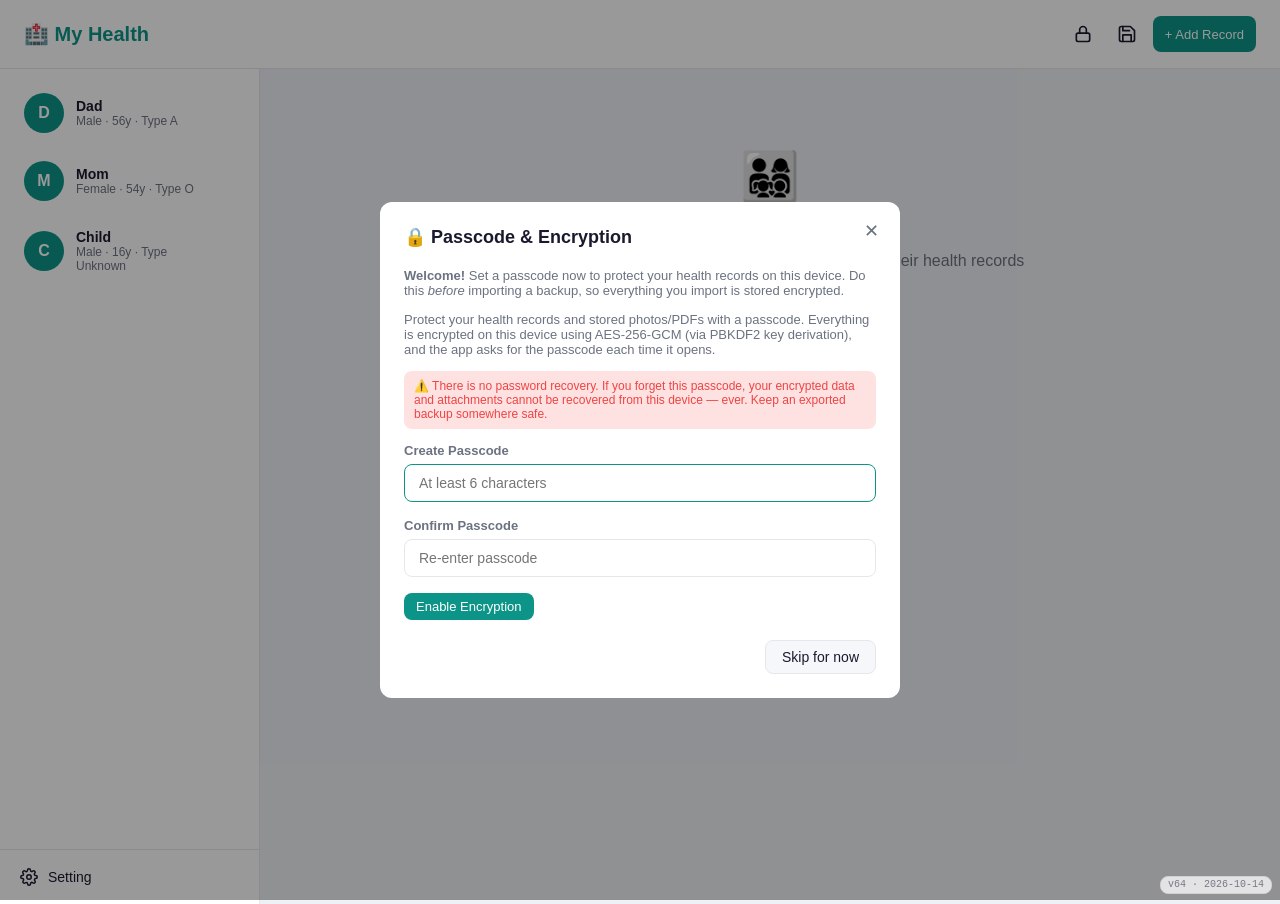
==== commit aa2f2074: "Add files via upload v64 dose plan" ====
--- a/index.html
+++ b/index.html
@@ -524,14 +524,14 @@
     </div>
   </div>
 
-  <!-- Daily Plan: add/edit item -->
+  <!-- Daily Plan: add/edit medicine -->
   <div class="modal-overlay" id="planItemModal">
     <div class="modal">
-      <div class="modal-header" id="planItemModalTitle">Add to Daily Plan</div>
+      <div class="modal-header" id="planItemModalTitle">Add medicine</div>
       <div class="form-row">
         <div class="form-group">
           <label class="form-label" for="piName">Name</label>
-          <input class="form-input" id="piName" maxlength="80" placeholder="e.g. Vitamin D3">
+          <input class="form-input" id="piName" maxlength="80" placeholder="e.g. Amoxicillin">
         </div>
         <div class="form-group">
           <label class="form-label" for="piKind">Type</label>
@@ -544,7 +544,7 @@
       <div class="form-row">
         <div class="form-group">
           <label class="form-label" for="piDose">Dose</label>
-          <input class="form-input" id="piDose" maxlength="60" placeholder="e.g. 1000 IU, 2 capsules">
+          <input class="form-input" id="piDose" maxlength="60" placeholder="e.g. 500 mg, 2 capsules">
         </div>
         <div class="form-group">
           <label class="form-label" for="piMeal">With food</label>
@@ -558,9 +558,14 @@
         </div>
       </div>
       <div class="form-group">
+        <label class="form-label" for="piPlan">Plan</label>
+        <select class="form-select" id="piPlan"></select>
+      </div>
+      <div class="form-group">
         <label class="form-label" for="piMode">Schedule</label>
         <select class="form-select" id="piMode">
           <option value="slots">At set times of day</option>
+          <option value="interval">Every N hours (e.g. every 8 hours)</option>
           <option value="asNeeded">As needed (log each dose)</option>
         </select>
       </div>
@@ -574,6 +579,19 @@
           <input class="form-input" type="time" id="piTime">
         </div>
       </div>
+      <div id="piIntervalWrap" class="s-hidden">
+        <div class="form-group">
+          <label class="form-label" for="piHours">Hours between doses</label>
+          <div class="plan-picker" id="piHoursPicker"></div>
+          <input class="form-input" type="number" id="piHours" min="1" max="72" step="1" value="8" aria-label="Hours between doses">
+        </div>
+        <div class="form-group">
+          <label class="form-label" for="piFirst">First dose at</label>
+          <input class="form-input" type="time" id="piFirst">
+          <div class="plan-sub" id="piFirstHint"></div>
+        </div>
+        <p class="plan-sub">The next dose is counted from the dose you actually take, so a late dose moves the next one later too. The app cannot ring an alarm - use your phone's alarm for night doses.</p>
+      </div>
       <div class="form-group">
         <label class="form-label">Icon</label>
         <div class="plan-picker" id="piIconPicker"></div>
@@ -592,14 +610,78 @@
           <input class="form-input" type="date" id="piEnd">
         </div>
       </div>
+      <div class="plan-sub" id="piDateHint"></div>
       <div class="form-group">
         <label class="form-label" for="piNote">Note (optional)</label>
-        <input class="form-input" id="piNote" maxlength="200" placeholder="e.g. take with the biggest meal">
-      </div>
+        <input class="form-input" id="piNote" maxlength="200" placeholder="e.g. finish the whole course">
+      </div>
+      <div class="plan-sub plan-ok" id="piMsg" role="status"></div>
       <div class="modal-actions">
         <button class="btn btn-danger s-hidden" id="btnDeletePlanItem">Delete</button>
         <button class="btn btn-secondary" id="btnCancelPlanItem">Cancel</button>
+        <button class="btn btn-secondary" id="btnSaveAddAnother">Save &amp; add another</button>
         <button class="btn btn-primary" id="btnSavePlanItem">Save</button>
+      </div>
+    </div>
+  </div>
+
+  <!-- Daily Plan: plan (course) -->
+  <div class="modal-overlay" id="planEditModal">
+    <div class="modal">
+      <div class="modal-header" id="planEditTitle">New plan</div>
+      <div class="form-group">
+        <label class="form-label" for="plName">Plan name</label>
+        <input class="form-input" id="plName" maxlength="80" placeholder="e.g. Flu - Dr Lim">
+      </div>
+      <div class="form-group">
+        <label class="form-label" for="plNote">Note (optional)</label>
+        <input class="form-input" id="plNote" maxlength="200" placeholder="e.g. clinic, reason, doctor's advice">
+      </div>
+      <div class="form-row">
+        <div class="form-group">
+          <label class="form-label" for="plStart">Start date</label>
+          <input class="form-input" type="date" id="plStart">
+        </div>
+        <div class="form-group">
+          <label class="form-label" for="plEnd">End date (optional)</label>
+          <input class="form-input" type="date" id="plEnd">
+        </div>
+      </div>
+      <p class="plan-sub">Medicines in a plan follow its dates unless you give a medicine its own.</p>
+      <div id="plDanger" class="plan-danger s-hidden">
+        <button class="btn btn-secondary btn-sm" id="btnClearPlanHistory">Delete calendar history…</button>
+        <button class="btn btn-danger btn-sm" id="btnDeletePlan">Delete plan…</button>
+      </div>
+      <div class="modal-actions">
+        <button class="btn btn-secondary" id="btnCancelPlan">Cancel</button>
+        <button class="btn btn-primary" id="btnSavePlan">Save</button>
+      </div>
+    </div>
+  </div>
+
+  <!-- Daily Plan: skip a dose (optional reason goes into that day's note) -->
+  <div class="modal-overlay" id="planSkipModal">
+    <div class="modal">
+      <div class="modal-header">Skip this dose?</div>
+      <p class="plan-sub">Optional - tap a reason to add it to today's note.</p>
+      <div class="plan-picker" id="planSkipChips"></div>
+      <div class="modal-actions">
+        <button class="btn btn-secondary" id="btnCancelSkip">Cancel</button>
+        <button class="btn btn-primary" id="btnConfirmSkip">Skip dose</button>
+      </div>
+    </div>
+  </div>
+
+  <!-- Daily Plan: one calendar day -->
+  <div class="modal-overlay" id="planDayModal">
+    <div class="modal">
+      <div class="modal-header" id="planDayTitle"></div>
+      <div id="planDayBody"></div>
+      <div class="modal-actions">
+        <button class="btn btn-danger btn-sm" id="btnDeleteDay">Delete this day…</button>
+        <button class="btn btn-secondary btn-sm" id="btnAddDayRecord">+ Add record</button>
+        <button class="btn btn-secondary" id="btnClosePlanDay">Close</button>
+        <button class="btn btn-primary" id="btnSaveDayNotes">Save notes</button>
       </div>
     </div>
   </div>
--- a/styles.css
+++ b/styles.css
@@ -613,10 +613,45 @@
 .plan-pick { width:38px; height:38px; border:2px solid var(--border); border-radius:10px; background:var(--surface); font-size:20px; cursor:pointer; display:inline-flex; align-items:center; justify-content:center; }
 .plan-pick.sel { border-color:var(--primary); box-shadow:0 0 0 2px var(--primary-light); }
 .plan-swatch { background:var(--pc); }
-.plan-slot-edit { display:grid; grid-template-columns:1fr 120px; gap:8px; margin-top:10px; }
+.plan-slot-edit { display:grid; grid-template-columns:minmax(0,1fr) 150px; gap:8px; margin-top:10px; }
 @media (max-width:768px) { .plan-actions { width:100%; justify-content:flex-end; } }
 /* five tabs now: let the bar scroll sideways on narrow phones instead of squashing */
 .tabs { overflow-x:auto; }
 .tab { white-space:nowrap; flex:1 0 auto; }
 #planItemModal .form-group, #planSlotsModal .plan-slot-edit > * { min-width:0; }
 #planItemModal .form-input, #planItemModal .form-select { max-width:100%; min-width:0; }
+
+/* ---- Daily Plan v63/v64 ---- */
+#planItemModal .modal-actions, #planEditModal .modal-actions, #planDayModal .modal-actions { position:sticky; bottom:0; background:var(--surface); padding:12px 0 2px; flex-wrap:wrap; }
+.plan-tag { display:inline-block; margin-left:6px; padding:1px 8px; border-radius:999px; font-size:11px; font-weight:500; background:var(--primary-light); color:var(--primary); vertical-align:middle; }
+.plan-missed { display:inline-block; padding:2px 8px; border-radius:999px; font-size:12px; background:#fee2e2; color:#b91c1c; }
+.plan-ok { color:var(--primary); }
+.plan-card .plan-start-row { margin:8px 0; }
+.plan-chip { width:auto; min-width:44px; padding:0 12px; font-size:14px; }
+.plan-link { border:none; background:transparent; color:var(--primary); text-decoration:underline; cursor:pointer; padding:4px 0; font-size:13px; text-align:left; }
+.plan-danger { display:flex; gap:8px; flex-wrap:wrap; margin:10px 0; }
+.plan-seg { display:inline-flex; gap:4px; margin-top:10px; padding:3px; background:var(--bg); border-radius:10px; }
+.plan-seg-btn { border:none; background:transparent; padding:6px 14px; border-radius:8px; font-size:14px; cursor:pointer; color:var(--text-secondary); }
+.plan-seg-btn.on { background:var(--surface); color:var(--text); font-weight:600; box-shadow:0 1px 2px rgba(0,0,0,.08); }
+.plan-day-sec { margin-bottom:12px; }
+.plan-note-input { width:100%; resize:vertical; }
+.cal-head { display:flex; align-items:center; gap:8px; flex-wrap:wrap; margin-bottom:10px; }
+.cal-title { min-width:96px; text-align:center; }
+.cal-filter { margin-left:auto; max-width:160px; }
+.cal-grid { display:grid; grid-template-columns:repeat(7,minmax(0,1fr)); gap:4px; }
+.cal-wd { text-align:center; font-size:11px; color:var(--text-secondary); padding:2px 0; }
+.cal-cell { position:relative; min-height:54px; border:1px solid var(--border); border-radius:8px; background:var(--surface); color:var(--text); cursor:pointer; display:flex; flex-direction:column; align-items:center; justify-content:flex-start; padding:3px 0; }
+.cal-num { font-size:11px; color:var(--text-secondary); }
+.cal-mark { font-size:18px; line-height:1.1; font-weight:700; }
+.cal-extra { font-size:10px; line-height:1; min-height:10px; }
+.cal-ok { background:#dcfce7; border-color:#86efac; } .cal-ok .cal-mark { color:#15803d; }
+.cal-partial { background:#fef3c7; border-color:#fcd34d; } .cal-partial .cal-mark { color:#b45309; }
+.cal-missed { background:#fee2e2; border-color:#fca5a5; } .cal-missed .cal-mark { color:#b91c1c; }
+.cal-today { outline:2px solid var(--primary); outline-offset:1px; }
+.cal-upcoming { border-style:dashed; }
+.cal-cell:focus-visible, .plan-seg-btn:focus-visible, .plan-link:focus-visible { outline:2px solid var(--primary); outline-offset:2px; }
+.cal-legend { margin-top:10px; }
+#planItemModal .modal, #planEditModal .modal, #planDayModal .modal { padding-bottom:0; }
+#planItemModal .modal-actions, #planEditModal .modal-actions, #planDayModal .modal-actions { padding-bottom:16px; margin-top:8px; box-shadow:0 -8px 8px -8px rgba(0,0,0,.12); }
+.plan-day-sec .plan-sub { margin:0 0 6px; }
+.plan-day-sec .form-label { display:block; margin-top:10px; }
--- a/styles.css
+++ b/styles.css
@@ -613,10 +613,45 @@
 .plan-pick { width:38px; height:38px; border:2px solid var(--border); border-radius:10px; background:var(--surface); font-size:20px; cursor:pointer; display:inline-flex; align-items:center; justify-content:center; }
 .plan-pick.sel { border-color:var(--primary); box-shadow:0 0 0 2px var(--primary-light); }
 .plan-swatch { background:var(--pc); }
-.plan-slot-edit { display:grid; grid-template-columns:1fr 120px; gap:8px; margin-top:10px; }
+.plan-slot-edit { display:grid; grid-template-columns:minmax(0,1fr) 150px; gap:8px; margin-top:10px; }
 @media (max-width:768px) { .plan-actions { width:100%; justify-content:flex-end; } }
 /* five tabs now: let the bar scroll sideways on narrow phones instead of squashing */
 .tabs { overflow-x:auto; }
 .tab { white-space:nowrap; flex:1 0 auto; }
 #planItemModal .form-group, #planSlotsModal .plan-slot-edit > * { min-width:0; }
 #planItemModal .form-input, #planItemModal .form-select { max-width:100%; min-width:0; }
+
+/* ---- Daily Plan v63/v64 ---- */
+#planItemModal .modal-actions, #planEditModal .modal-actions, #planDayModal .modal-actions { position:sticky; bottom:0; background:var(--surface); padding:12px 0 2px; flex-wrap:wrap; }
+.plan-tag { display:inline-block; margin-left:6px; padding:1px 8px; border-radius:999px; font-size:11px; font-weight:500; background:var(--primary-light); color:var(--primary); vertical-align:middle; }
+.plan-missed { display:inline-block; padding:2px 8px; border-radius:999px; font-size:12px; background:#fee2e2; color:#b91c1c; }
+.plan-ok { color:var(--primary); }
+.plan-card .plan-start-row { margin:8px 0; }
+.plan-chip { width:auto; min-width:44px; padding:0 12px; font-size:14px; }
+.plan-link { border:none; background:transparent; color:var(--primary); text-decoration:underline; cursor:pointer; padding:4px 0; font-size:13px; text-align:left; }
+.plan-danger { display:flex; gap:8px; flex-wrap:wrap; margin:10px 0; }
+.plan-seg { display:inline-flex; gap:4px; margin-top:10px; padding:3px; background:var(--bg); border-radius:10px; }
+.plan-seg-btn { border:none; background:transparent; padding:6px 14px; border-radius:8px; font-size:14px; cursor:pointer; color:var(--text-secondary); }
+.plan-seg-btn.on { background:var(--surface); color:var(--text); font-weight:600; box-shadow:0 1px 2px rgba(0,0,0,.08); }
+.plan-day-sec { margin-bottom:12px; }
+.plan-note-input { width:100%; resize:vertical; }
+.cal-head { display:flex; align-items:center; gap:8px; flex-wrap:wrap; margin-bottom:10px; }
+.cal-title { min-width:96px; text-align:center; }
+.cal-filter { margin-left:auto; max-width:160px; }
+.cal-grid { display:grid; grid-template-columns:repeat(7,minmax(0,1fr)); gap:4px; }
+.cal-wd { text-align:center; font-size:11px; color:var(--text-secondary); padding:2px 0; }
+.cal-cell { position:relative; min-height:54px; border:1px solid var(--border); border-radius:8px; background:var(--surface); color:var(--text); cursor:pointer; display:flex; flex-direction:column; align-items:center; justify-content:flex-start; padding:3px 0; }
+.cal-num { font-size:11px; color:var(--text-secondary); }
+.cal-mark { font-size:18px; line-height:1.1; font-weight:700; }
+.cal-extra { font-size:10px; line-height:1; min-height:10px; }
+.cal-ok { background:#dcfce7; border-color:#86efac; } .cal-ok .cal-mark { color:#15803d; }
+.cal-partial { background:#fef3c7; border-color:#fcd34d; } .cal-partial .cal-mark { color:#b45309; }
+.cal-missed { background:#fee2e2; border-color:#fca5a5; } .cal-missed .cal-mark { color:#b91c1c; }
+.cal-today { outline:2px solid var(--primary); outline-offset:1px; }
+.cal-upcoming { border-style:dashed; }
+.cal-cell:focus-visible, .plan-seg-btn:focus-visible, .plan-link:focus-visible { outline:2px solid var(--primary); outline-offset:2px; }
+.cal-legend { margin-top:10px; }
+#planItemModal .modal, #planEditModal .modal, #planDayModal .modal { padding-bottom:0; }
+#planItemModal .modal-actions, #planEditModal .modal-actions, #planDayModal .modal-actions { padding-bottom:16px; margin-top:8px; box-shadow:0 -8px 8px -8px rgba(0,0,0,.12); }
+.plan-day-sec .plan-sub { margin:0 0 6px; }
+.plan-day-sec .form-label { display:block; margin-top:10px; }
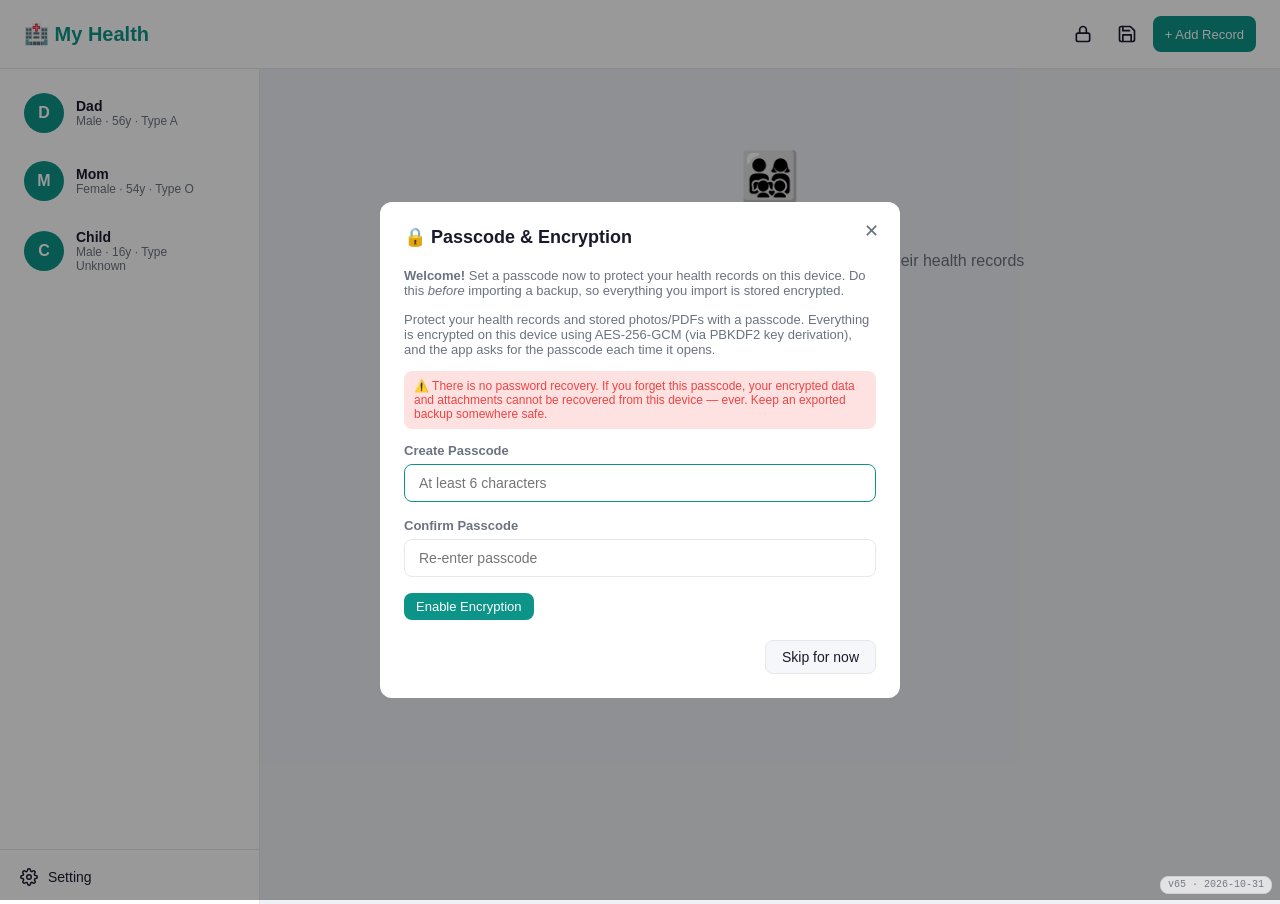
==== commit 80cbdd84: "Add files via upload v65" ====
--- a/index.html
+++ b/index.html
@@ -578,6 +578,11 @@
           <label class="form-label" for="piTime">Exact time (optional, when only one time of day is picked)</label>
           <input class="form-input" type="time" id="piTime">
         </div>
+        <div class="form-group s-hidden" id="piStartSlotWrap">
+          <label class="form-label" for="piStartSlot">First day starts with</label>
+          <select class="form-input" id="piStartSlot"></select>
+          <div class="plan-sub">Earlier times of day on the start date are not counted as skipped or missed.</div>
+        </div>
       </div>
       <div id="piIntervalWrap" class="s-hidden">
         <div class="form-group">
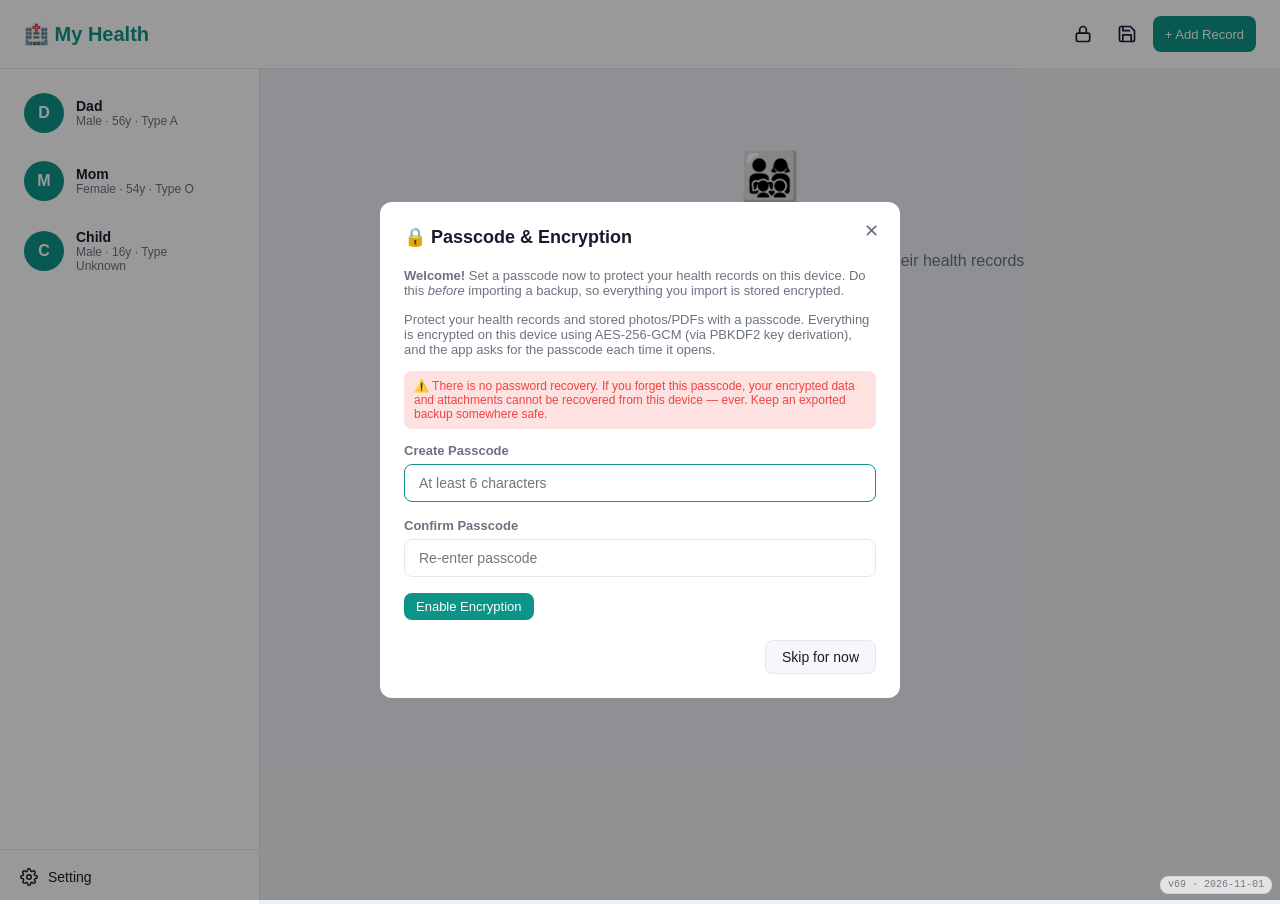
==== commit cc700af3: "Add files via upload v69" ====
--- a/index.html
+++ b/index.html
@@ -383,11 +383,15 @@
     <div class="modal">
       <div class="modal-header">Add Health Record</div>
       <div class="form-row">
-        <div class="form-group">
+        <div class="form-group" id="rDateGroup">
           <label class="form-label">Date</label>
           <input class="form-input" type="date" id="rDate">
         </div>
-        <div class="form-group">
+        <div class="form-group" id="rExpiryGroup" hidden>
+          <label class="form-label">Expiry date (optional)</label>
+          <input class="form-input" type="date" id="rExpiry">
+        </div>
+        <div class="form-group" id="rTypeGroup">
           <label class="form-label">Type</label>
           <select class="form-select" id="rType">
             <option value="Checkup">🏥 Checkup</option>
@@ -401,7 +405,7 @@
         </div>
       </div>
       <div class="form-group">
-        <label class="form-label">Title</label>
+        <label class="form-label" id="rTitleLabel">Title</label>
         <input class="form-input" id="rTitle" placeholder="e.g. Annual Physical">
       </div>
 
@@ -436,10 +440,10 @@
       </div>
 
       <div class="form-group s-a8129340">
-        <label class="form-label">Details</label>
+        <label class="form-label" id="rDetailsLabel">Details</label>
         <textarea class="form-textarea" id="rDetails" placeholder="Symptoms, doctor notes, prescriptions..."></textarea>
       </div>
-      <div class="form-group">
+      <div class="form-group" id="rTagsGroup">
         <label class="form-label">Tags (comma separated)</label>
         <input class="form-input" id="rTags" placeholder="e.g. annual,cardio,followup">
       </div>
--- a/styles.css
+++ b/styles.css
@@ -655,3 +655,28 @@
 #planItemModal .modal-actions, #planEditModal .modal-actions, #planDayModal .modal-actions { padding-bottom:16px; margin-top:8px; box-shadow:0 -8px 8px -8px rgba(0,0,0,.12); }
 .plan-day-sec .plan-sub { margin:0 0 6px; }
 .plan-day-sec .form-label { display:block; margin-top:10px; }
+
+/* Overview: collapsible Basic Info card */
+.basic-toggle { width: 100%; margin: 0; padding: 0; background: none; border: 0; color: inherit; font: inherit; font-size: 16px; font-weight: 700; text-align: left; cursor: pointer; display: flex; align-items: center; gap: 8px; margin-bottom: 16px; }
+.basic-card.collapsed .basic-toggle { margin-bottom: 0; }
+.basic-summary { display: none; flex: 1; min-width: 0; font-size: 13px; font-weight: 400; color: var(--text-secondary); white-space: nowrap; overflow: hidden; text-overflow: ellipsis; }
+.basic-card.collapsed .basic-summary { display: block; }
+.basic-toggle > span:first-child { flex-shrink: 0; }
+.basic-chev { margin-left: auto; transition: transform .2s; }
+.basic-card.collapsed .basic-chev { transform: rotate(-90deg); }
+.basic-card.collapsed .basic-body { display: none; }
+
+/* ===== Home medicine cabinet (v69) ===== */
+.form-group[hidden], .cab-item[hidden] { display:none !important; }
+.cab-search { margin:4px 0 10px; }
+.cab-item { border:1px solid var(--border); border-left:4px solid var(--primary); background:var(--surface); border-radius:10px; padding:12px 14px; margin-top:10px; }
+.cab-item.cab-expired { border-left-color:var(--danger); background:var(--danger-light); }
+.cab-head { display:flex; align-items:center; justify-content:space-between; gap:8px; flex-wrap:wrap; }
+.cab-name { font-weight:600; font-size:16px; }
+.cab-note { margin-top:6px; font-size:14px; color:var(--text-secondary); white-space:pre-wrap; word-break:break-word; }
+.cab-thumbs { display:flex; flex-wrap:wrap; gap:8px; margin-top:10px; }
+.cab-thumb { width:64px; height:64px; padding:0; border:1px solid var(--border); border-radius:8px; background:var(--border); overflow:hidden; cursor:pointer; display:inline-flex; align-items:center; justify-content:center; font-size:24px; }
+.cab-thumb img { width:100%; height:100%; object-fit:cover; display:block; }
+.cab-thumb:focus-visible { outline:2px solid var(--primary); outline-offset:2px; }
+.cab-actions { display:flex; gap:6px; justify-content:flex-end; margin-top:10px; }
+.cab-hint { margin-top:14px; }
--- a/styles.css
+++ b/styles.css
@@ -655,3 +655,28 @@
 #planItemModal .modal-actions, #planEditModal .modal-actions, #planDayModal .modal-actions { padding-bottom:16px; margin-top:8px; box-shadow:0 -8px 8px -8px rgba(0,0,0,.12); }
 .plan-day-sec .plan-sub { margin:0 0 6px; }
 .plan-day-sec .form-label { display:block; margin-top:10px; }
+
+/* Overview: collapsible Basic Info card */
+.basic-toggle { width: 100%; margin: 0; padding: 0; background: none; border: 0; color: inherit; font: inherit; font-size: 16px; font-weight: 700; text-align: left; cursor: pointer; display: flex; align-items: center; gap: 8px; margin-bottom: 16px; }
+.basic-card.collapsed .basic-toggle { margin-bottom: 0; }
+.basic-summary { display: none; flex: 1; min-width: 0; font-size: 13px; font-weight: 400; color: var(--text-secondary); white-space: nowrap; overflow: hidden; text-overflow: ellipsis; }
+.basic-card.collapsed .basic-summary { display: block; }
+.basic-toggle > span:first-child { flex-shrink: 0; }
+.basic-chev { margin-left: auto; transition: transform .2s; }
+.basic-card.collapsed .basic-chev { transform: rotate(-90deg); }
+.basic-card.collapsed .basic-body { display: none; }
+
+/* ===== Home medicine cabinet (v69) ===== */
+.form-group[hidden], .cab-item[hidden] { display:none !important; }
+.cab-search { margin:4px 0 10px; }
+.cab-item { border:1px solid var(--border); border-left:4px solid var(--primary); background:var(--surface); border-radius:10px; padding:12px 14px; margin-top:10px; }
+.cab-item.cab-expired { border-left-color:var(--danger); background:var(--danger-light); }
+.cab-head { display:flex; align-items:center; justify-content:space-between; gap:8px; flex-wrap:wrap; }
+.cab-name { font-weight:600; font-size:16px; }
+.cab-note { margin-top:6px; font-size:14px; color:var(--text-secondary); white-space:pre-wrap; word-break:break-word; }
+.cab-thumbs { display:flex; flex-wrap:wrap; gap:8px; margin-top:10px; }
+.cab-thumb { width:64px; height:64px; padding:0; border:1px solid var(--border); border-radius:8px; background:var(--border); overflow:hidden; cursor:pointer; display:inline-flex; align-items:center; justify-content:center; font-size:24px; }
+.cab-thumb img { width:100%; height:100%; object-fit:cover; display:block; }
+.cab-thumb:focus-visible { outline:2px solid var(--primary); outline-offset:2px; }
+.cab-actions { display:flex; gap:6px; justify-content:flex-end; margin-top:10px; }
+.cab-hint { margin-top:14px; }
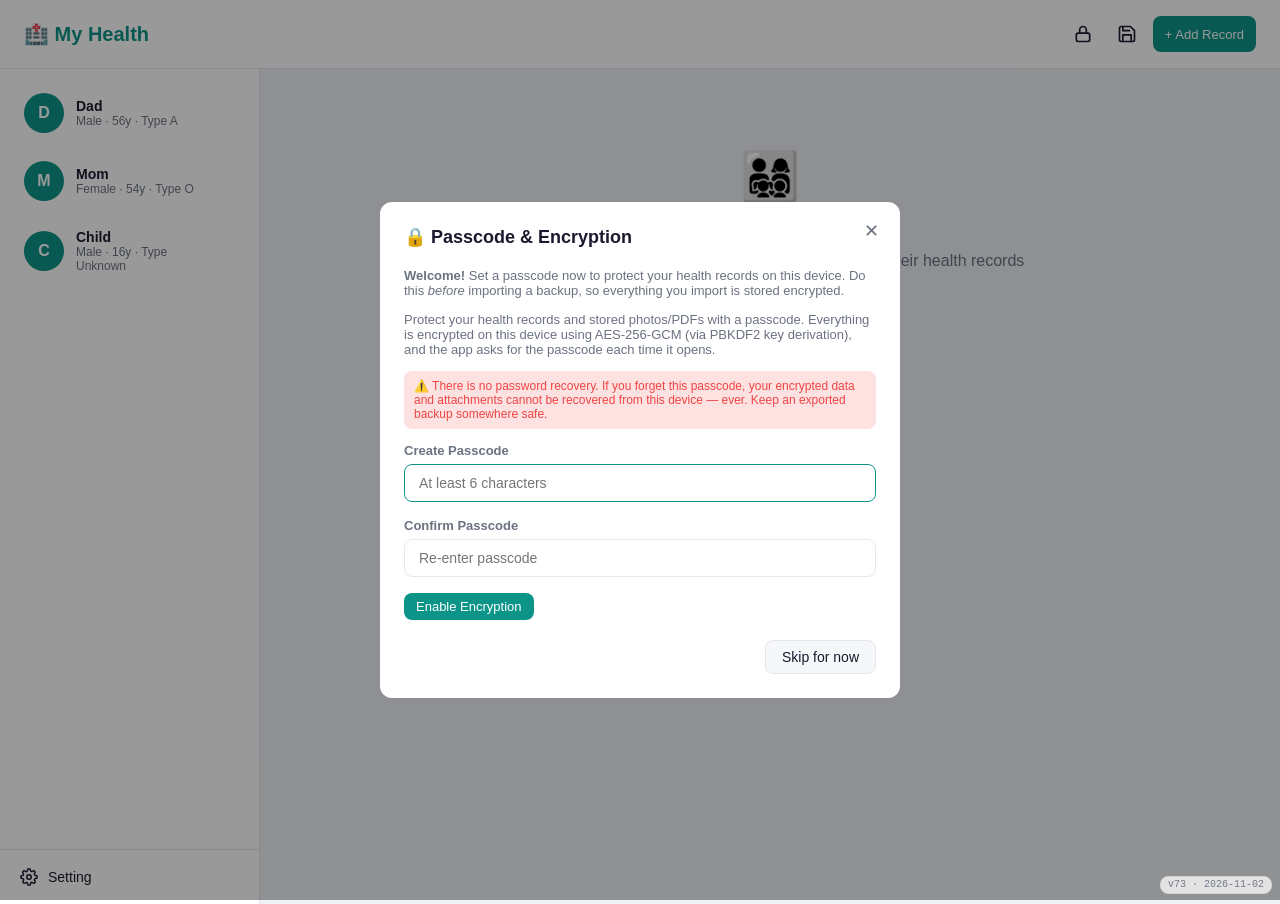
==== commit ec7ebec6: "Add files via upload v73 sync" ====
--- a/index.html
+++ b/index.html
@@ -132,13 +132,18 @@
           没有 fetch()/XMLHttpRequest 调用，理论上可以设成 'none'，但留 'self'
           是为了不影响 Service Worker 自身的资源请求，且几乎不增加实际风险。
      ============================================================ -->
+  <!-- v73: the Google hosts below exist only for the optional Google Drive sync
+       (drive-sync.js): Google's sign-in script and the Drive API (appDataFolder only).
+       The sign-in script is loaded on demand, never for people who do not connect Drive.
+       Without Drive sync, remove them again to get the old fully-closed policy back. -->
   <meta http-equiv="Content-Security-Policy" content="
     default-src 'none';
-    script-src 'self';
-    style-src 'self';
+    script-src 'self' https://accounts.google.com/gsi/client;
+    style-src 'self' https://accounts.google.com/gsi/style;
     img-src 'self' data: blob:;
     font-src 'self';
-    connect-src 'self';
+    connect-src 'self' https://accounts.google.com/gsi/ https://www.googleapis.com https://oauth2.googleapis.com;
+    frame-src https://accounts.google.com/gsi/;
     worker-src 'self';
     manifest-src 'self';
     object-src 'none';
@@ -282,6 +287,14 @@
       </div>
 
       <div class="set-section">
+        <div class="set-title">Google Drive sync</div>
+        <div class="set-hint" id="driveStatus"></div>
+        <button type="button" class="set-row" id="btnDriveConnect">☁️ Connect Google Drive</button>
+        <button type="button" class="set-row" id="btnDriveSyncNow">🔄 Sync now</button>
+        <button type="button" class="set-row" id="btnDriveDisconnect">⛔ Disconnect</button>
+      </div>
+
+      <div class="set-section">
         <div class="set-title">Storage</div>
         <button type="button" class="set-row" id="btnCompact">🗜️ Compact Photos</button>
         <div id="storageMeter" class="s-21aa4b42"></div>
@@ -855,6 +868,26 @@
     </div>
   </div>
 
+  <!-- Google Drive connect dialog (drive-sync.js) -->
+  <div class="modal-overlay" id="driveConnectModal">
+    <div class="modal">
+      <div class="modal-header">☁️ Connect Google Drive</div>
+      <div id="drivePasscodeGroup">
+        <p class="s-d163f8c4">Your data is encrypted with your passcode before it is uploaded, so Google only ever stores a scrambled copy. Use the same passcode on every device you connect.</p>
+        <div class="form-group">
+          <label class="form-label">Your passcode</label>
+          <input type="text" class="form-input s-passcode-mask" id="drivePasscodeInput" placeholder="Passcode" autocomplete="off" autocapitalize="off" autocorrect="off" spellcheck="false">
+        </div>
+      </div>
+      <p class="s-d163f8c4" id="driveSignInNote">Passcode accepted. Next, sign in with the Google account whose Drive should hold the data. The app can only reach its own hidden folder, not your other files.</p>
+      <div id="driveConnectError" class="s-0c35d232"></div>
+      <div class="modal-actions">
+        <button class="btn btn-secondary" id="btnDriveConnectCancel">Cancel</button>
+        <button class="btn btn-primary" id="btnDriveConnectGo">Continue</button>
+      </div>
+    </div>
+  </div>
+
   <!-- Import Passcode Modal (shown when the imported file is an encrypted backup) -->
   <div class="modal-overlay" id="importPasscodeModal">
     <div class="modal s-ffad898c">
@@ -875,5 +908,6 @@
 
   <script src="merge-engine.js"></script>
   <script src="app.js"></script>
+  <script src="drive-sync.js"></script>
 </body>
 </html>
--- a/styles.css
+++ b/styles.css
@@ -680,3 +680,44 @@
 .cab-thumb:focus-visible { outline:2px solid var(--primary); outline-offset:2px; }
 .cab-actions { display:flex; gap:6px; justify-content:flex-end; margin-top:10px; }
 .cab-hint { margin-top:14px; }
+
+/* ===== Member header on phones (v70): avatar + name/tags on top, buttons in their own row ===== */
+.mh-avatar { flex-shrink:0; }
+.mh-info { min-width:0; }
+.mh-name { line-height:1.25; overflow-wrap:anywhere; }
+.mh-tags { flex-wrap:wrap; }
+.mh-tags .tag { white-space:nowrap; }
+@media (max-width:600px) {
+  .mh-head { flex-wrap:wrap; align-items:flex-start; gap:12px; }
+  .mh-name { font-size:20px; }
+  .mh-info { flex:1 1 0; }
+  .mh-tags .tag { white-space:normal; }
+  .mh-actions { flex:1 0 100%; margin-left:0; gap:8px; }
+  .mh-actions .btn { flex:1; justify-content:center; white-space:nowrap; }
+}
+
+/* ===== Today card, compact phone layout (v71) ===== */
+@media (max-width:600px) {
+  .plan-today-card .plan-manage { flex:1 0 100%; margin-left:0; }
+  .plan-today-card .plan-manage .btn { flex:1; justify-content:center; white-space:nowrap; }
+  .plan-today-card .plan-group-title { margin:12px 0 4px; }
+  .plan-today-card .plan-row {
+    display:grid; grid-template-columns:30px minmax(0,1fr) auto;
+    grid-template-areas:"chk name right" "chk sub right" "chk doses doses";
+    column-gap:10px; row-gap:0; align-items:center; padding:8px 10px 8px 8px; margin-bottom:6px;
+  }
+  .plan-today-card .plan-main { display:contents; }
+  .plan-today-card .plan-check { grid-area:chk; align-self:start; width:30px; height:30px; font-size:16px; }
+  .plan-today-card .plan-ico { display:none; }
+  .plan-today-card .plan-row:not(:has(.plan-check)) .plan-ico { display:block; grid-area:chk; align-self:start; font-size:22px; text-align:center; }
+  .plan-today-card .plan-name { grid-area:name; align-self:end; font-size:15px; line-height:1.3; overflow-wrap:anywhere; }
+  .plan-today-card .plan-sub { grid-area:sub; align-self:start; margin-top:1px; line-height:1.35; display:-webkit-box; -webkit-box-orient:vertical; -webkit-line-clamp:3; overflow:hidden; }
+  .plan-today-card .plan-doses { grid-area:doses; margin-top:4px; gap:4px; }
+  .plan-today-card .plan-right { grid-area:right; margin-left:0; flex-direction:column; align-items:flex-end; gap:0; text-align:right; max-width:104px; }
+  .plan-today-card .plan-skip { padding:4px 2px 0; }
+  .plan-today-card .plan-time-input { width:100px; font-size:13px; padding:3px 2px; }
+  .plan-today-card .plan-row.plan-taken { background:transparent; }
+  .plan-today-card .plan-row.plan-taken .plan-name { color:var(--text-secondary); }
+}
+
+.plan-doses { align-items:center; }
--- a/styles.css
+++ b/styles.css
@@ -680,3 +680,44 @@
 .cab-thumb:focus-visible { outline:2px solid var(--primary); outline-offset:2px; }
 .cab-actions { display:flex; gap:6px; justify-content:flex-end; margin-top:10px; }
 .cab-hint { margin-top:14px; }
+
+/* ===== Member header on phones (v70): avatar + name/tags on top, buttons in their own row ===== */
+.mh-avatar { flex-shrink:0; }
+.mh-info { min-width:0; }
+.mh-name { line-height:1.25; overflow-wrap:anywhere; }
+.mh-tags { flex-wrap:wrap; }
+.mh-tags .tag { white-space:nowrap; }
+@media (max-width:600px) {
+  .mh-head { flex-wrap:wrap; align-items:flex-start; gap:12px; }
+  .mh-name { font-size:20px; }
+  .mh-info { flex:1 1 0; }
+  .mh-tags .tag { white-space:normal; }
+  .mh-actions { flex:1 0 100%; margin-left:0; gap:8px; }
+  .mh-actions .btn { flex:1; justify-content:center; white-space:nowrap; }
+}
+
+/* ===== Today card, compact phone layout (v71) ===== */
+@media (max-width:600px) {
+  .plan-today-card .plan-manage { flex:1 0 100%; margin-left:0; }
+  .plan-today-card .plan-manage .btn { flex:1; justify-content:center; white-space:nowrap; }
+  .plan-today-card .plan-group-title { margin:12px 0 4px; }
+  .plan-today-card .plan-row {
+    display:grid; grid-template-columns:30px minmax(0,1fr) auto;
+    grid-template-areas:"chk name right" "chk sub right" "chk doses doses";
+    column-gap:10px; row-gap:0; align-items:center; padding:8px 10px 8px 8px; margin-bottom:6px;
+  }
+  .plan-today-card .plan-main { display:contents; }
+  .plan-today-card .plan-check { grid-area:chk; align-self:start; width:30px; height:30px; font-size:16px; }
+  .plan-today-card .plan-ico { display:none; }
+  .plan-today-card .plan-row:not(:has(.plan-check)) .plan-ico { display:block; grid-area:chk; align-self:start; font-size:22px; text-align:center; }
+  .plan-today-card .plan-name { grid-area:name; align-self:end; font-size:15px; line-height:1.3; overflow-wrap:anywhere; }
+  .plan-today-card .plan-sub { grid-area:sub; align-self:start; margin-top:1px; line-height:1.35; display:-webkit-box; -webkit-box-orient:vertical; -webkit-line-clamp:3; overflow:hidden; }
+  .plan-today-card .plan-doses { grid-area:doses; margin-top:4px; gap:4px; }
+  .plan-today-card .plan-right { grid-area:right; margin-left:0; flex-direction:column; align-items:flex-end; gap:0; text-align:right; max-width:104px; }
+  .plan-today-card .plan-skip { padding:4px 2px 0; }
+  .plan-today-card .plan-time-input { width:100px; font-size:13px; padding:3px 2px; }
+  .plan-today-card .plan-row.plan-taken { background:transparent; }
+  .plan-today-card .plan-row.plan-taken .plan-name { color:var(--text-secondary); }
+}
+
+.plan-doses { align-items:center; }
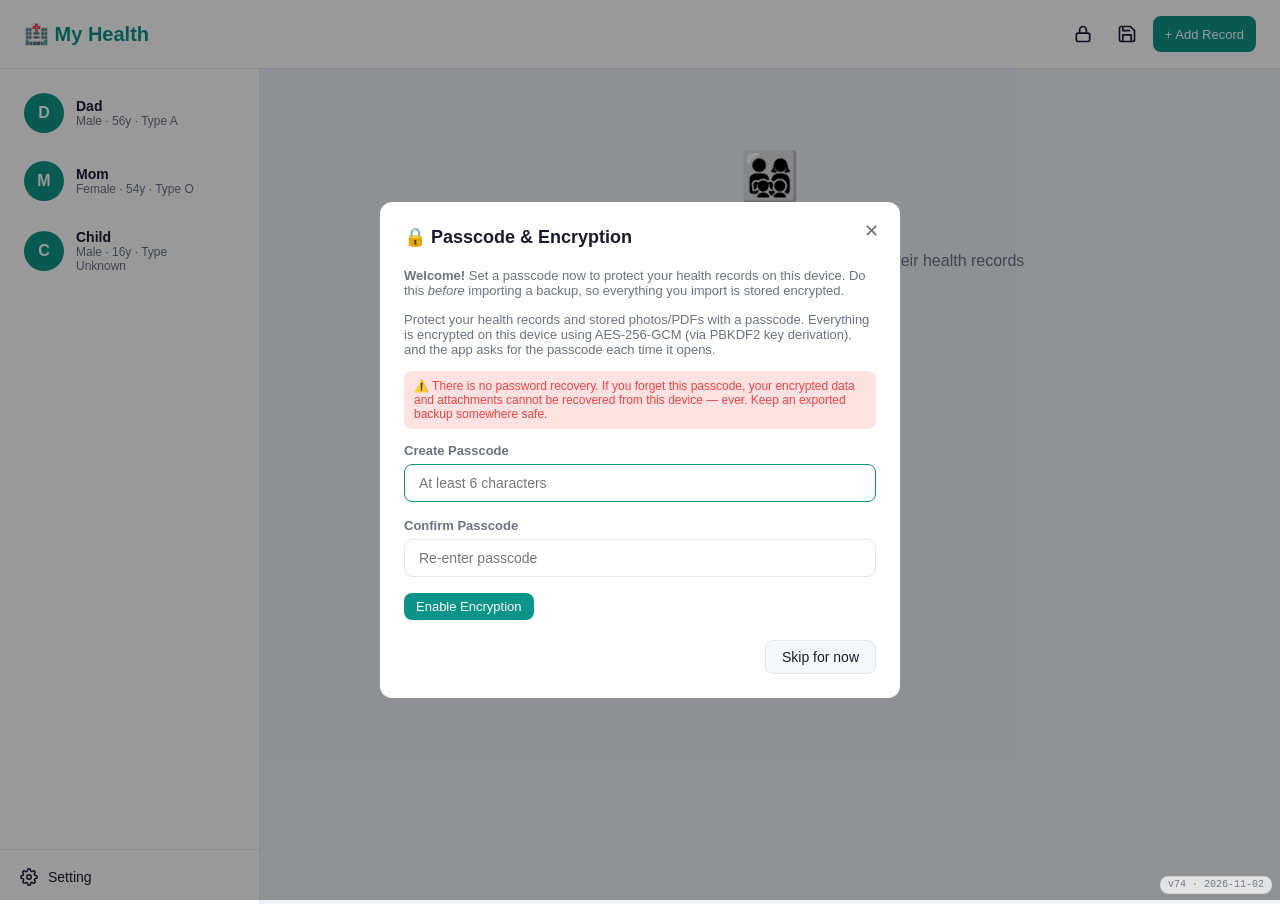
==== commit ac43cd84: "Add files via upload v74" ====
--- a/index.html
+++ b/index.html
@@ -404,6 +404,16 @@
           <label class="form-label">Expiry date (optional)</label>
           <input class="form-input" type="date" id="rExpiry">
         </div>
+        <div class="form-group" id="rShareGroup" hidden>
+          <div class="toggle-row">
+            <label class="toggle-switch">
+              <input type="checkbox" id="rShared">
+              <span class="toggle-slider"></span>
+            </label>
+            <span class="cab-share-label">👪 Share with the whole family</span>
+          </div>
+          <div class="cab-share-note" id="rSharedNote"></div>
+        </div>
         <div class="form-group" id="rTypeGroup">
           <label class="form-label">Type</label>
           <select class="form-select" id="rType">
--- a/styles.css
+++ b/styles.css
@@ -680,6 +680,12 @@
 .cab-thumb:focus-visible { outline:2px solid var(--primary); outline-offset:2px; }
 .cab-actions { display:flex; gap:6px; justify-content:flex-end; margin-top:10px; }
 .cab-hint { margin-top:14px; }
+.cab-section { margin-top:18px; font-weight:600; font-size:14px; color:var(--text-secondary); }
+.cab-group[hidden] { display:none; }
+.cab-badges { margin-top:6px; }
+.cab-share-badge { display:inline-block; padding:2px 8px; border-radius:12px; font-size:12px; font-weight:500; background:var(--primary-light); color:var(--primary); }
+.cab-share-label { font-size:14px; font-weight:500; }
+.cab-share-note { margin-top:6px; font-size:12px; color:var(--text-secondary); }
 
 /* ===== Member header on phones (v70): avatar + name/tags on top, buttons in their own row ===== */
 .mh-avatar { flex-shrink:0; }
--- a/styles.css
+++ b/styles.css
@@ -680,6 +680,12 @@
 .cab-thumb:focus-visible { outline:2px solid var(--primary); outline-offset:2px; }
 .cab-actions { display:flex; gap:6px; justify-content:flex-end; margin-top:10px; }
 .cab-hint { margin-top:14px; }
+.cab-section { margin-top:18px; font-weight:600; font-size:14px; color:var(--text-secondary); }
+.cab-group[hidden] { display:none; }
+.cab-badges { margin-top:6px; }
+.cab-share-badge { display:inline-block; padding:2px 8px; border-radius:12px; font-size:12px; font-weight:500; background:var(--primary-light); color:var(--primary); }
+.cab-share-label { font-size:14px; font-weight:500; }
+.cab-share-note { margin-top:6px; font-size:12px; color:var(--text-secondary); }
 
 /* ===== Member header on phones (v70): avatar + name/tags on top, buttons in their own row ===== */
 .mh-avatar { flex-shrink:0; }
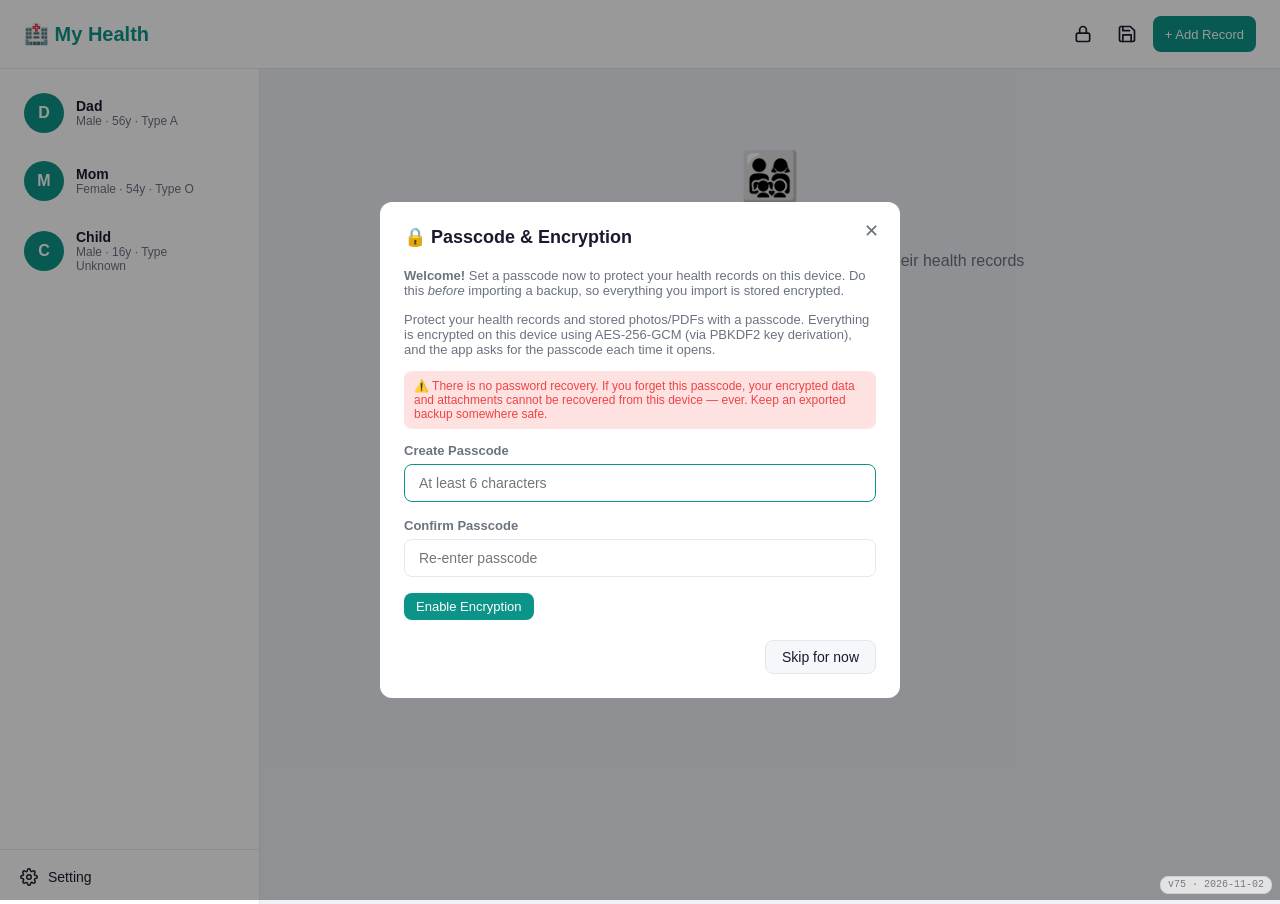
==== commit 1e97cf5e: "Add files via upload v75" ====
--- a/index.html
+++ b/index.html
@@ -220,7 +220,10 @@
   <div class="header">
     <div class="s-3b6fff87">
       <button class="sidebar-toggle" id="btnSidebarToggle" title="Show family members">☰</button>
-      <h1>🏥 My Health</h1>
+      <div class="header-title">
+        <h1>🏥 My Health</h1>
+        <button type="button" class="sync-badge" id="driveSyncBadge" hidden></button>
+      </div>
     </div>
     <div class="header-actions">
       <button class="btn btn-secondary btn-sm s-hidden" id="btnConflicts">⚠️ Conflicts (<span id="conflictCount">0</span>)</button>
--- a/styles.css
+++ b/styles.css
@@ -686,6 +686,10 @@
 .cab-share-badge { display:inline-block; padding:2px 8px; border-radius:12px; font-size:12px; font-weight:500; background:var(--primary-light); color:var(--primary); }
 .cab-share-label { font-size:14px; font-weight:500; }
 .cab-share-note { margin-top:6px; font-size:12px; color:var(--text-secondary); }
+.header-title { display:flex; flex-direction:column; align-items:flex-start; min-width:0; }
+.sync-badge { background:none; border:0; padding:0; margin-top:2px; font:inherit; font-size:12px; line-height:1.3; color:var(--text-secondary); cursor:pointer; text-align:left; }
+.sync-badge[hidden] { display:none; }
+.sync-badge.sync-warn { color:var(--danger); font-weight:600; }
 
 /* ===== Member header on phones (v70): avatar + name/tags on top, buttons in their own row ===== */
 .mh-avatar { flex-shrink:0; }
--- a/styles.css
+++ b/styles.css
@@ -686,6 +686,10 @@
 .cab-share-badge { display:inline-block; padding:2px 8px; border-radius:12px; font-size:12px; font-weight:500; background:var(--primary-light); color:var(--primary); }
 .cab-share-label { font-size:14px; font-weight:500; }
 .cab-share-note { margin-top:6px; font-size:12px; color:var(--text-secondary); }
+.header-title { display:flex; flex-direction:column; align-items:flex-start; min-width:0; }
+.sync-badge { background:none; border:0; padding:0; margin-top:2px; font:inherit; font-size:12px; line-height:1.3; color:var(--text-secondary); cursor:pointer; text-align:left; }
+.sync-badge[hidden] { display:none; }
+.sync-badge.sync-warn { color:var(--danger); font-weight:600; }
 
 /* ===== Member header on phones (v70): avatar + name/tags on top, buttons in their own row ===== */
 .mh-avatar { flex-shrink:0; }
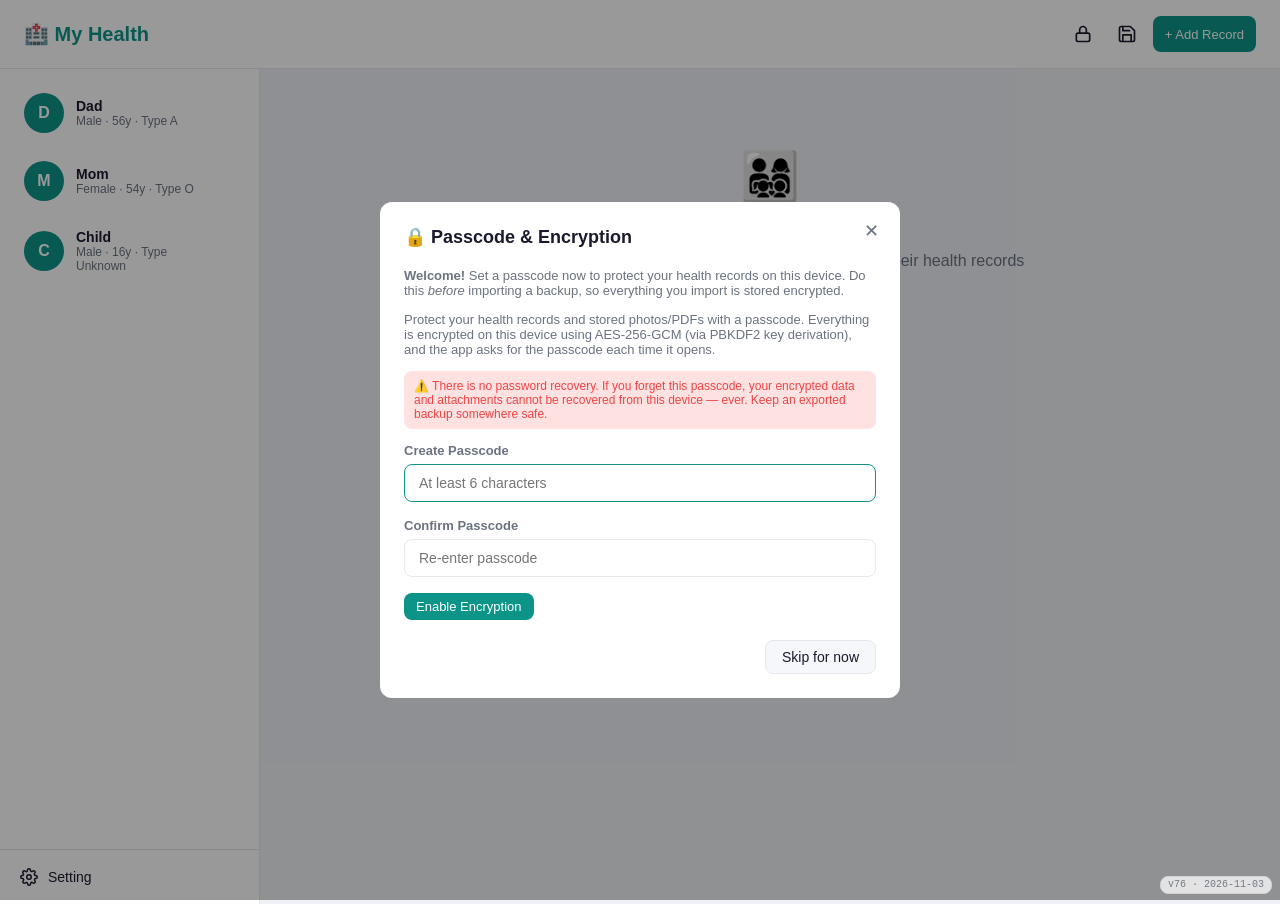
==== commit 6961d2ca: "Add files via upload v76" ====
--- a/index.html
+++ b/index.html
@@ -300,6 +300,7 @@
       <div class="set-section">
         <div class="set-title">Storage</div>
         <button type="button" class="set-row" id="btnCompact">🗜️ Compact Photos</button>
+        <button type="button" class="set-row" id="btnDedupePhotos">🧹 Remove duplicate photos</button>
         <div id="storageMeter" class="s-21aa4b42"></div>
       </div>
 
